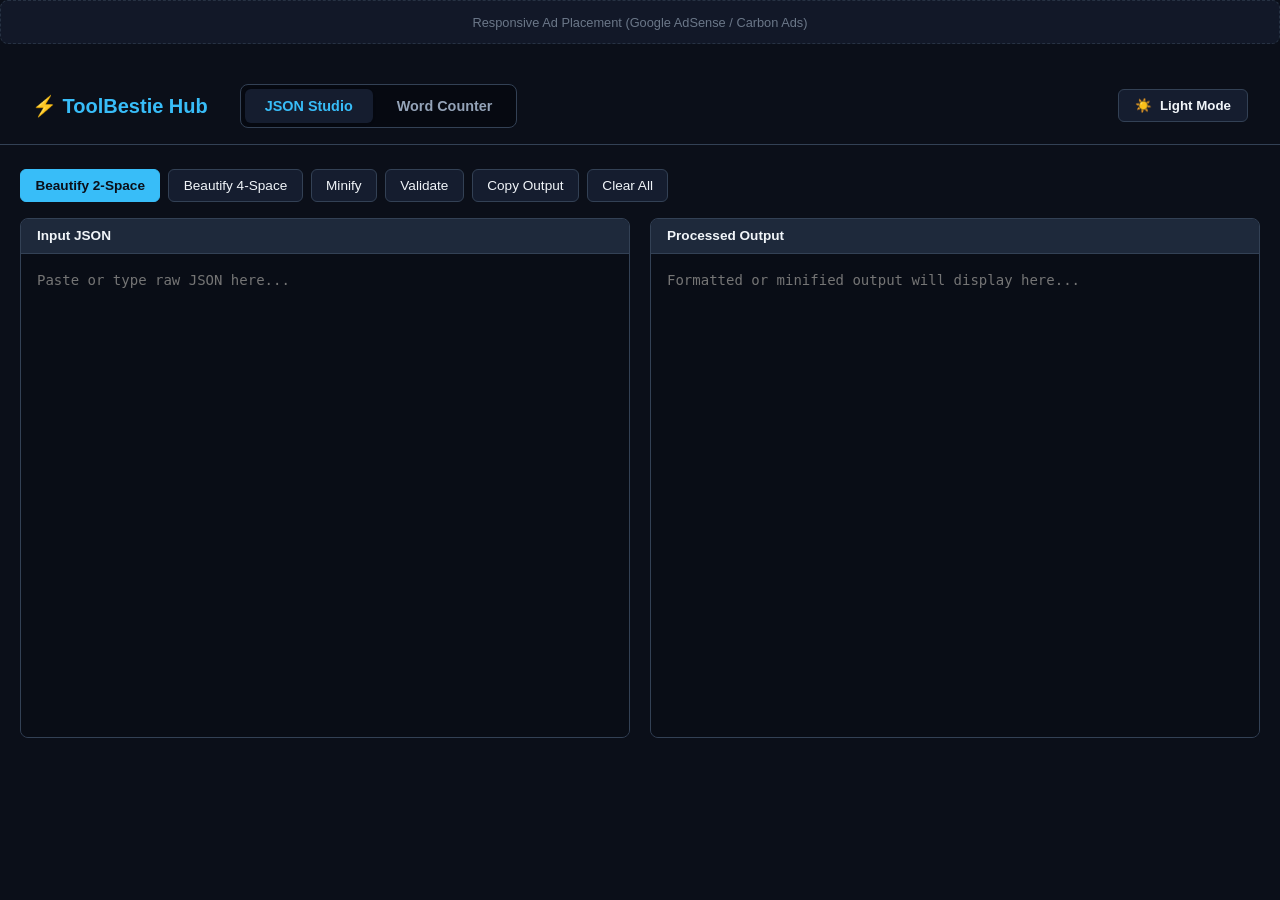
==== index.html @ 5ab539ec "Update index.html update add" ====
<!DOCTYPE html>
<html lang="en">
<head>
<div class="ad-banner">
      <span>Responsive Ad Placement (Google AdSense / Carbon Ads)</span>
    </div>
  <meta charset="UTF-8" />
  <meta name="viewport" content="width=device-width, initial-scale=1.0" />
  <title>Tool Hub | JSON Studio & Word Counter</title>
  <style>
    /* Defaul Theme */
    :root {
      --bg: #0b0f19;
      --card-bg: #151d2f;
      --card-header: #1e293b;
      --accent: #38bdf8;
      --accent-hover: #0284c7;
      --text: #f1f5f9;
      --text-muted: #94a3b8;
      --border: #334155;
      --success: #22c55e;
      --danger: #ef4444;
      --code-bg: #090d16;
      --code-text: #38bdf8;
      --nav-bg: #060911;
      --font: -apple-system, BlinkMacSystemFont, 'Segoe UI', Roboto, Helvetica, Arial, sans-serif;
      --mono: ui-monospace, SFMono-Regular, Menlo, Monaco, Consolas, monospace;
    }

    /* Light Theme Overrides */
    [data-theme="light"] {
      --bg: #f8fafc;
      --card-bg: #ffffff;
      --card-header: #f1f5f9;
      --accent: #0284c7;
      --accent-hover: #0369a1;
      --text: #0f172a;
      --text-muted: #64748b;
      --border: #e2e8f0;
      --code-bg: #f8fafc;
      --code-text: #0f172a;
      --nav-bg: #e2e8f0;
    }

    * { box-sizing: border-box; margin: 0; padding: 0; font-family: var(--font); }
    body { background-color: var(--bg); color: var(--text); min-height: 100vh; display: flex; flex-direction: column; transition: background-color 0.3s, color 0.3s; }

    /* Top Nav / Tool Selection */
    header {
      padding: 1rem 2rem;
      border-bottom: 1px solid var(--border);
      display: flex;
      justify-content: space-between;
      align-items: center;
      background: var(--bg);
      position: sticky;
      top: 0;
      z-index: 100;
      transition: background-color 0.3s, border-color 0.3s;
    }
    .header-left { display: flex; align-items: center; gap: 2rem; }
    
    .logo {
      font-size: 1.25rem;
      font-weight: 700;
      color: var(--accent);
      display: flex;
      align-items: center;
      gap: 0.5rem;
    }

    .nav-tabs {
      display: flex;
      background: var(--nav-bg);
      padding: 0.25rem;
      border-radius: 8px;
      border: 1px solid var(--border);
      gap: 0.25rem;
    }
    .nav-btn {
      background: transparent;
      border: none;
      color: var(--text-muted);
      padding: 0.55rem 1.25rem;
      font-weight: 600;
      font-size: 0.9rem;
      border-radius: 6px;
      cursor: pointer;
      transition: all 0.2s;
    }
    .nav-btn:hover { color: var(--text); }
    .nav-btn.active {
      background: var(--card-bg);
      color: var(--accent);
      box-shadow: 0 1px 3px rgba(0,0,0,0.1);
    }

    .theme-toggle-btn {
      background: var(--card-bg);
      border: 1px solid var(--border);
      color: var(--text);
      padding: 0.5rem 1rem;
      border-radius: 6px;
      font-weight: 600;
      cursor: pointer;
      transition: all 0.2s;
      display: flex;
      align-items: center;
      gap: 0.5rem;
    }
    .theme-toggle-btn:hover { border-color: var(--accent); color: var(--accent); }

    /* Main Container */
    main { flex: 1; max-width: 1280px; width: 100%; margin: 1.5rem auto; padding: 0 1.25rem; }

    /* Ad Placeholder Box */
    .ad-banner {
      background: var(--card-bg);
      border: 1px dashed var(--border);
      border-radius: 8px;
      padding: 0.85rem;
      text-align: center;
      color: var(--text-muted);
      font-size: 0.8rem;
      margin-bottom: 1.5rem;
      opacity: 0.7;
    }

    /* Panels */
    .tool-panel { display: none; }
    .tool-panel.active { display: block; animation: fadeIn 0.2s ease-in-out; }
    @keyframes fadeIn { from { opacity: 0; transform: translateY(4px); } to { opacity: 1; transform: translateY(0); } }

    /* Button Controls */
    .btn-bar { display: flex; flex-wrap: wrap; gap: 0.5rem; margin-bottom: 1rem; align-items: center; }
    button.btn {
      background: var(--card-bg);
      border: 1px solid var(--border);
      color: var(--text);
      padding: 0.5rem 0.9rem;
      border-radius: 6px;
      font-weight: 500;
      font-size: 0.85rem;
      cursor: pointer;
      transition: all 0.15s;
      display: inline-flex;
      align-items: center;
      gap: 0.35rem;
    }
    button.btn:hover { border-color: var(--accent); color: var(--accent); }
    button.btn-primary { background: var(--accent); color: #ffffff; border-color: var(--accent); font-weight: 600; }
    [data-theme="dark"] button.btn-primary { color: #0b0f19; }
    button.btn-primary:hover { background: var(--accent-hover); color: #fff; }

    /* JSON Workspace */
    .editor-layout {
      display: grid;
      grid-template-columns: 1fr 1fr;
      gap: 1.25rem;
      height: 520px;
    }
    @media (max-width: 860px) {
      .editor-layout { grid-template-columns: 1fr; height: auto; }
      .header-left { flex-direction: column; gap: 1rem; align-items: flex-start; }
      header { flex-direction: column; gap: 1rem; align-items: flex-start; }
    }
    .pane-card {
      background: var(--card-bg);
      border: 1px solid var(--border);
      border-radius: 8px;
      display: flex;
      flex-direction: column;
      overflow: hidden;
      transition: background-color 0.3s, border-color 0.3s;
    }
    .pane-header {
      background: var(--card-header);
      padding: 0.6rem 1rem;
      font-size: 0.85rem;
      font-weight: 600;
      display: flex;
      justify-content: space-between;
      align-items: center;
      border-bottom: 1px solid var(--border);
    }
    textarea.code-editor {
      width: 100%;
      height: 100%;
      min-height: 440px;
      background: var(--code-bg);
      border: none;
      color: var(--code-text);
      font-family: var(--mono);
      font-size: 0.875rem;
      padding: 1rem;
      resize: none;
      line-height: 1.5;
      outline: none;
      transition: background-color 0.3s, color 0.3s;
    }
    .status-badge {
      font-size: 0.75rem;
      padding: 0.2rem 0.5rem;
      border-radius: 4px;
      font-weight: 600;
    }
    .status-ok { background: rgba(34, 197, 94, 0.15); color: var(--success); }
    .status-err { background: rgba(239, 68, 68, 0.15); color: var(--danger); }

    /* Word Counter Stats Grid */
    .stats-row {
      display: grid;
      grid-template-columns: repeat(auto-fit, minmax(130px, 1fr));
      gap: 0.75rem;
      margin-bottom: 1.25rem;
    }
    .stat-tile {
      background: var(--card-bg);
      border: 1px solid var(--border);
      padding: 1rem 0.75rem;
      border-radius: 8px;
      text-align: center;
      transition: background-color 0.3s, border-color 0.3s;
    }
    .stat-number { font-size: 1.75rem; font-weight: 700; color: var(--accent); }
    .stat-desc { font-size: 0.75rem; color: var(--text-muted); text-transform: uppercase; margin-top: 0.35rem; }

    /* Toast Notification */
    #toast {
      position: fixed;
      bottom: 2rem;
      right: 2rem;
      background: var(--accent);
      color: #ffffff;
      font-weight: 600;
      padding: 0.65rem 1.25rem;
      border-radius: 6px;
      box-shadow: 0 4px 12px rgba(0,0,0,0.2);
      display: none;
      z-index: 1000;
    }
    [data-theme="dark"] #toast { color: #0b0f19; }
  </style>
</head>
<body data-theme="dark">

  <header>
    <div class="header-left">
      <div class="logo">⚡ ToolBestie Hub</div>
      <nav class="nav-tabs">
        <button class="nav-btn active" onclick="activateTool('json', this)">JSON Studio</button>
        <button class="nav-btn" onclick="activateTool('word', this)">Word Counter</button>
      </nav>
    </div>
    <button class="theme-toggle-btn" onclick="toggleTheme()" id="theme-btn">
      <span id="theme-icon">☀️</span> Light Mode
    </button>
  </header>

  <main>
  

    <!-- TOOL 1: JSON STUDIO -->
    <section id="tool-json" class="tool-panel active">
      <div class="btn-bar">
        <button class="btn btn-primary" onclick="formatJSON(2)">Beautify 2-Space</button>
        <button class="btn" onclick="formatJSON(4)">Beautify 4-Space</button>
        <button class="btn" onclick="minifyJSON()">Minify</button>
        <button class="btn" onclick="validateJSON()">Validate</button>
        <button class="btn" onclick="copyText('json-out')">Copy Output</button>
        <button class="btn" onclick="clearJSON()">Clear All</button>
      </div>

      <div class="editor-layout">
        <div class="pane-card">
          <div class="pane-header">
            <span>Input JSON</span>
            <span id="json-status" class="status-badge" style="display:none;"></span>
          </div>
          <textarea id="json-in" class="code-editor" placeholder="Paste or type raw JSON here..."></textarea>
        </div>
        <div class="pane-card">
          <div class="pane-header">
            <span>Processed Output</span>
          </div>
          <textarea id="json-out" class="code-editor" placeholder="Formatted or minified output will display here..." readonly></textarea>
        </div>
      </div>
    </section>

    <!-- TOOL 2: WORD COUNTER & TEXT UTILITY -->
    <section id="tool-word" class="tool-panel">
      <div class="stats-row">
        <div class="stat-tile"><div class="stat-number" id="val-words">0</div><div class="stat-desc">Words</div></div>
        <div class="stat-tile"><div class="stat-number" id="val-chars">0</div><div class="stat-desc">Characters</div></div>
        <div class="stat-tile"><div class="stat-number" id="val-nospaces">0</div><div class="stat-desc">No Spaces</div></div>
        <div class="stat-tile"><div class="stat-number" id="val-sentences">0</div><div class="stat-desc">Sentences</div></div>
        <div class="stat-tile"><div class="stat-number" id="val-paras">0</div><div class="stat-desc">Paragraphs</div></div>
        <div class="stat-tile"><div class="stat-number" id="val-reading">0m</div><div class="stat-desc">Reading Time</div></div>
      </div>

      <div class="btn-bar">
        <button class="btn" onclick="changeCase('upper')">UPPERCASE</button>
        <button class="btn" onclick="changeCase('lower')">lowercase</button>
        <button class="btn" onclick="changeCase('title')">Title Case</button>
        <button class="btn" onclick="removeExtraSpaces()">Remove Extra Spaces</button>
        <button class="btn" onclick="copyText('text-editor')">Copy Text</button>
        <button class="btn" onclick="clearText()">Clear</button>
      </div>

      <div class="pane-card" style="height: 420px;">
        <textarea id="text-editor" class="code-editor" style="color: var(--text);" placeholder="Start typing or paste content to get live word metrics..."></textarea>
      </div>
    </section>
  </main>

  <div id="toast">Copied to clipboard!</div>

  <script>
    // --- THEME LOGIC ---
    function applyTheme(theme) {
      document.body.setAttribute('data-theme', theme);
      const btn = document.getElementById('theme-btn');
      if (theme === 'light') {
        btn.innerHTML = '<span>🌙</span> Dark Mode';
      } else {
        btn.innerHTML = '<span>☀️</span> Light Mode';
      }
    }

    // Load saved theme on startup
    const savedTheme = localStorage.getItem('omnitool_theme') || 'dark';
    applyTheme(savedTheme);

    function toggleTheme() {
      const currentTheme = document.body.getAttribute('data-theme');
      const newTheme = currentTheme === 'dark' ? 'light' : 'dark';
      applyTheme(newTheme);
      localStorage.setItem('omnitool_theme', newTheme);
    }

    // --- TOOL LOGIC ---
    function activateTool(toolId, btnElement) {
      document.querySelectorAll('.tool-panel').forEach(p => p.classList.remove('active'));
      document.querySelectorAll('.nav-btn').forEach(b => b.classList.remove('active'));
      
      document.getElementById('tool-' + toolId).classList.add('active');
      btnElement.classList.add('active');
    }

    // Toast Utility
    function showToast(message) {
      const toast = document.getElementById('toast');
      toast.textContent = message;
      toast.style.display = 'block';
      setTimeout(() => { toast.style.display = 'none'; }, 2000);
    }

    function copyText(elemId) {
      const elem = document.getElementById(elemId);
      if (!elem.value) return;
      navigator.clipboard.writeText(elem.value).then(() => {
        showToast('Copied to clipboard!');
      });
    }

    // JSON Studio Logic
    const jsonIn = document.getElementById('json-in');
    const jsonOut = document.getElementById('json-out');
    const jsonStatus = document.getElementById('json-status');

    function parseJSONContent() {
      const val = jsonIn.value.trim();
      if (!val) {
        jsonStatus.style.display = 'none';
        return null;
      }
      try {
        const obj = JSON.parse(val);
        jsonStatus.textContent = 'Valid JSON';
        jsonStatus.className = 'status-badge status-ok';
        jsonStatus.style.display = 'inline-block';
        return obj;
      } catch (e) {
        jsonStatus.textContent = 'Invalid JSON: ' + e.message.split('\n')[0];
        jsonStatus.className = 'status-badge status-err';
        jsonStatus.style.display = 'inline-block';
        return null;
      }
    }

    function formatJSON(spacing) {
      const data = parseJSONContent();
      if (data !== null) {
        jsonOut.value = JSON.stringify(data, null, spacing);
      }
    }

    function minifyJSON() {
      const data = parseJSONContent();
      if (data !== null) {
        jsonOut.value = JSON.stringify(data);
      }
    }

    function validateJSON() {
      parseJSONContent();
    }

    function clearJSON() {
      jsonIn.value = '';
      jsonOut.value = '';
      jsonStatus.style.display = 'none';
    }

    // Word Counter Logic
    const textEditor = document.getElementById('text-editor');
    textEditor.addEventListener('input', computeStats);

    function computeStats() {
      const txt = textEditor.value;
      const chars = txt.length;
      const charsNoSpace = txt.replace(/\s+/g, '').length;
      const words = txt.trim() ? (txt.trim().match(/\S+/g) || []).length : 0;
      const sentences = txt.trim() ? (txt.match(/[^.!?]+[.!?]+(\s|$)/g) || []).length : 0;
      const paras = txt.trim() ? txt.split(/\n+/).filter(p => p.trim().length > 0).length : 0;
      const readMin = Math.ceil(words / 200);

      document.getElementById('val-words').textContent = words;
      document.getElementById('val-chars').textContent = chars;
      document.getElementById('val-nospaces').textContent = charsNoSpace;
      document.getElementById('val-sentences').textContent = sentences;
      document.getElementById('val-paras').textContent = paras;
      document.getElementById('val-reading').textContent = readMin + 'm';
    }

    function changeCase(mode) {
      if (mode === 'upper') textEditor.value = textEditor.value.toUpperCase();
      if (mode === 'lower') textEditor.value = textEditor.value.toLowerCase();
      if (mode === 'title') {
        textEditor.value = textEditor.value.toLowerCase().replace(/\b\w/g, c => c.toUpperCase());
      }
      computeStats();
    }

    function removeExtraSpaces() {
      textEditor.value = textEditor.value.replace(/[ \t]+/g, ' ').replace(/\n\s*\n/g, '\n\n').trim();
      computeStats();
    }

    function clearText() {
      textEditor.value = '';
      computeStats();
    }
  </script>
</body>
</html>
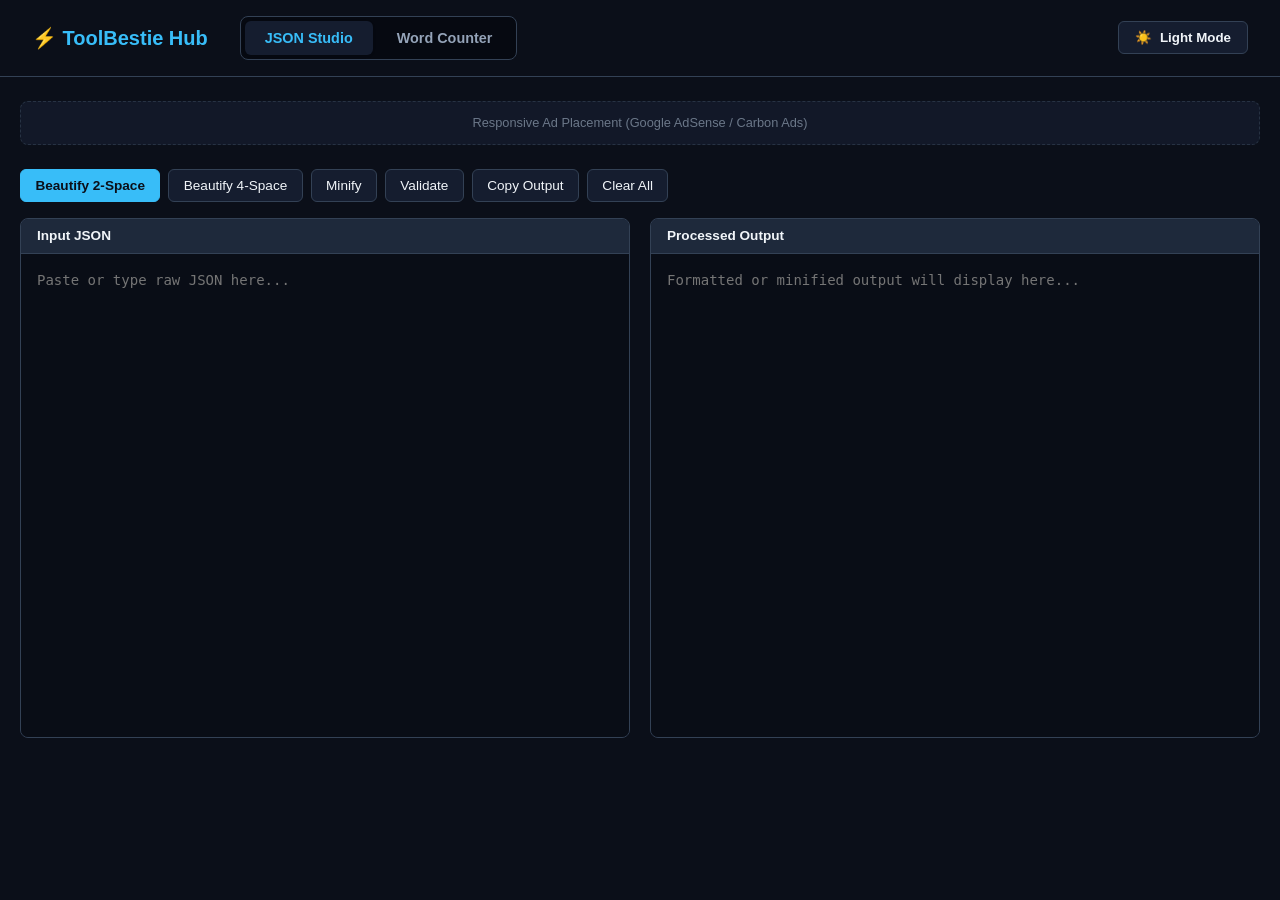
==== commit 9bdc94e7: "Added ads snipt" ====
--- a/index.html
+++ b/index.html
@@ -1,9 +1,7 @@
 <!DOCTYPE html>
 <html lang="en">
 <head>
-<div class="ad-banner">
-      <span>Responsive Ad Placement (Google AdSense / Carbon Ads)</span>
-    </div>
+      <script async src="https://pagead2.googlesyndication.com/pagead/js/adsbygoogle.js?client=ca-pub-3977672777442834" crossorigin="anonymous"></script>
   <meta charset="UTF-8" />
   <meta name="viewport" content="width=device-width, initial-scale=1.0" />
   <title>Tool Hub | JSON Studio & Word Counter</title>
@@ -258,7 +256,9 @@
   </header>
 
   <main>
-  
+  <div class="ad-banner">
+      <span>Responsive Ad Placement (Google AdSense / Carbon Ads)</span>
+    </div>
 
     <!-- TOOL 1: JSON STUDIO -->
     <section id="tool-json" class="tool-panel active">
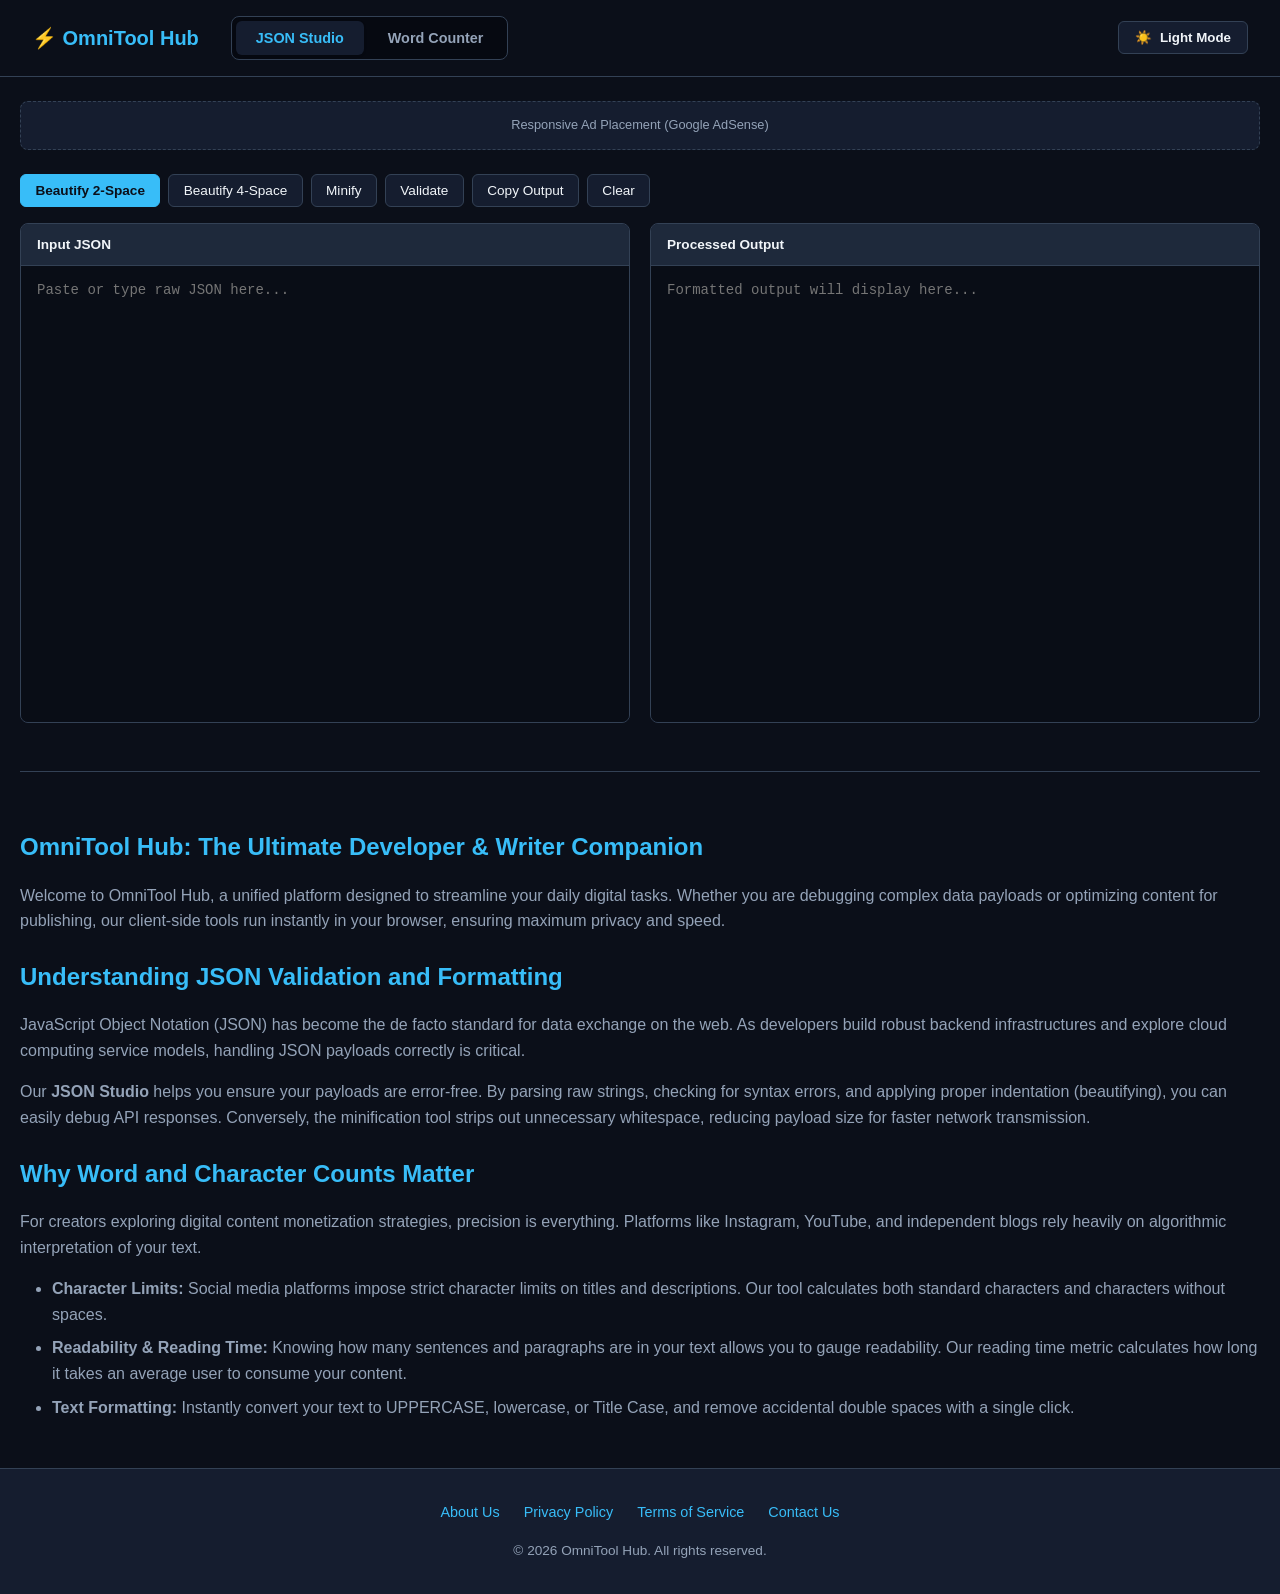
==== commit 00a1f189: "Added new structure for adsense Added new structure for adsense" ====
--- a/index.html
+++ b/index.html
@@ -1,266 +1,89 @@
 <!DOCTYPE html>
 <html lang="en">
 <head>
-      <script async src="https://pagead2.googlesyndication.com/pagead/js/adsbygoogle.js?client=ca-pub-3977672777442834" crossorigin="anonymous"></script>
   <meta charset="UTF-8" />
   <meta name="viewport" content="width=device-width, initial-scale=1.0" />
-  <title>Tool Hub | JSON Studio & Word Counter</title>
+  <meta name="description" content="OmniTool Hub provides free, robust developer and writer tools including a JSON formatter, validator, and real-time word counter. Streamline your workflow today." />
+  <meta name="keywords" content="JSON formatter, JSON validator, word counter, character count, developer tools, SaaS tools, cloud computing utilities" />
+  <title>OmniTool Hub | Free JSON Formatter & Word Counter</title>
+
+<script async src="https://pagead2.googlesyndication.com/pagead/js/adsbygoogle.js?client=ca-pub-3977672777442834"
+     crossorigin="anonymous"></script>
+
   <style>
-    /* Defaul Theme */
     :root {
-      --bg: #0b0f19;
-      --card-bg: #151d2f;
-      --card-header: #1e293b;
-      --accent: #38bdf8;
-      --accent-hover: #0284c7;
-      --text: #f1f5f9;
-      --text-muted: #94a3b8;
-      --border: #334155;
-      --success: #22c55e;
-      --danger: #ef4444;
-      --code-bg: #090d16;
-      --code-text: #38bdf8;
-      --nav-bg: #060911;
+      --bg: #0b0f19; --card-bg: #151d2f; --card-header: #1e293b; --accent: #38bdf8; --accent-hover: #0284c7;
+      --text: #f1f5f9; --text-muted: #94a3b8; --border: #334155; --success: #22c55e; --danger: #ef4444;
+      --code-bg: #090d16; --code-text: #38bdf8; --nav-bg: #060911;
       --font: -apple-system, BlinkMacSystemFont, 'Segoe UI', Roboto, Helvetica, Arial, sans-serif;
       --mono: ui-monospace, SFMono-Regular, Menlo, Monaco, Consolas, monospace;
     }
-
-    /* Light Theme Overrides */
     [data-theme="light"] {
-      --bg: #f8fafc;
-      --card-bg: #ffffff;
-      --card-header: #f1f5f9;
-      --accent: #0284c7;
-      --accent-hover: #0369a1;
-      --text: #0f172a;
-      --text-muted: #64748b;
-      --border: #e2e8f0;
-      --code-bg: #f8fafc;
-      --code-text: #0f172a;
-      --nav-bg: #e2e8f0;
-    }
-
+      --bg: #f8fafc; --card-bg: #ffffff; --card-header: #f1f5f9; --accent: #0284c7; --accent-hover: #0369a1;
+      --text: #0f172a; --text-muted: #64748b; --border: #e2e8f0; --code-bg: #f8fafc; --code-text: #0f172a; --nav-bg: #e2e8f0;
+    }
     * { box-sizing: border-box; margin: 0; padding: 0; font-family: var(--font); }
-    body { background-color: var(--bg); color: var(--text); min-height: 100vh; display: flex; flex-direction: column; transition: background-color 0.3s, color 0.3s; }
-
-    /* Top Nav / Tool Selection */
-    header {
-      padding: 1rem 2rem;
-      border-bottom: 1px solid var(--border);
-      display: flex;
-      justify-content: space-between;
-      align-items: center;
-      background: var(--bg);
-      position: sticky;
-      top: 0;
-      z-index: 100;
-      transition: background-color 0.3s, border-color 0.3s;
-    }
+    body { background-color: var(--bg); color: var(--text); min-height: 100vh; display: flex; flex-direction: column; transition: background-color 0.3s, color 0.3s; line-height: 1.6; }
+    header { padding: 1rem 2rem; border-bottom: 1px solid var(--border); display: flex; justify-content: space-between; align-items: center; background: var(--bg); position: sticky; top: 0; z-index: 100; }
     .header-left { display: flex; align-items: center; gap: 2rem; }
-    
-    .logo {
-      font-size: 1.25rem;
-      font-weight: 700;
-      color: var(--accent);
-      display: flex;
-      align-items: center;
-      gap: 0.5rem;
-    }
-
-    .nav-tabs {
-      display: flex;
-      background: var(--nav-bg);
-      padding: 0.25rem;
-      border-radius: 8px;
-      border: 1px solid var(--border);
-      gap: 0.25rem;
-    }
-    .nav-btn {
-      background: transparent;
-      border: none;
-      color: var(--text-muted);
-      padding: 0.55rem 1.25rem;
-      font-weight: 600;
-      font-size: 0.9rem;
-      border-radius: 6px;
-      cursor: pointer;
-      transition: all 0.2s;
-    }
+    .logo { font-size: 1.25rem; font-weight: 700; color: var(--accent); display: flex; align-items: center; gap: 0.5rem; text-decoration: none; }
+    .nav-tabs { display: flex; background: var(--nav-bg); padding: 0.25rem; border-radius: 8px; border: 1px solid var(--border); gap: 0.25rem; }
+    .nav-btn { background: transparent; border: none; color: var(--text-muted); padding: 0.55rem 1.25rem; font-weight: 600; font-size: 0.9rem; border-radius: 6px; cursor: pointer; transition: all 0.2s; }
     .nav-btn:hover { color: var(--text); }
-    .nav-btn.active {
-      background: var(--card-bg);
-      color: var(--accent);
-      box-shadow: 0 1px 3px rgba(0,0,0,0.1);
-    }
-
-    .theme-toggle-btn {
-      background: var(--card-bg);
-      border: 1px solid var(--border);
-      color: var(--text);
-      padding: 0.5rem 1rem;
-      border-radius: 6px;
-      font-weight: 600;
-      cursor: pointer;
-      transition: all 0.2s;
-      display: flex;
-      align-items: center;
-      gap: 0.5rem;
-    }
-    .theme-toggle-btn:hover { border-color: var(--accent); color: var(--accent); }
-
-    /* Main Container */
+    .nav-btn.active { background: var(--card-bg); color: var(--accent); box-shadow: 0 1px 3px rgba(0,0,0,0.1); }
+    .theme-toggle-btn { background: var(--card-bg); border: 1px solid var(--border); color: var(--text); padding: 0.5rem 1rem; border-radius: 6px; font-weight: 600; cursor: pointer; display: flex; align-items: center; gap: 0.5rem; }
     main { flex: 1; max-width: 1280px; width: 100%; margin: 1.5rem auto; padding: 0 1.25rem; }
-
-    /* Ad Placeholder Box */
-    .ad-banner {
-      background: var(--card-bg);
-      border: 1px dashed var(--border);
-      border-radius: 8px;
-      padding: 0.85rem;
-      text-align: center;
-      color: var(--text-muted);
-      font-size: 0.8rem;
-      margin-bottom: 1.5rem;
-      opacity: 0.7;
-    }
-
-    /* Panels */
+    .ad-banner { background: var(--card-bg); border: 1px dashed var(--border); border-radius: 8px; padding: 0.85rem; text-align: center; color: var(--text-muted); font-size: 0.8rem; margin-bottom: 1.5rem; }
     .tool-panel { display: none; }
     .tool-panel.active { display: block; animation: fadeIn 0.2s ease-in-out; }
     @keyframes fadeIn { from { opacity: 0; transform: translateY(4px); } to { opacity: 1; transform: translateY(0); } }
-
-    /* Button Controls */
     .btn-bar { display: flex; flex-wrap: wrap; gap: 0.5rem; margin-bottom: 1rem; align-items: center; }
-    button.btn {
-      background: var(--card-bg);
-      border: 1px solid var(--border);
-      color: var(--text);
-      padding: 0.5rem 0.9rem;
-      border-radius: 6px;
-      font-weight: 500;
-      font-size: 0.85rem;
-      cursor: pointer;
-      transition: all 0.15s;
-      display: inline-flex;
-      align-items: center;
-      gap: 0.35rem;
-    }
+    button.btn { background: var(--card-bg); border: 1px solid var(--border); color: var(--text); padding: 0.5rem 0.9rem; border-radius: 6px; font-weight: 500; font-size: 0.85rem; cursor: pointer; transition: all 0.15s; }
     button.btn:hover { border-color: var(--accent); color: var(--accent); }
     button.btn-primary { background: var(--accent); color: #ffffff; border-color: var(--accent); font-weight: 600; }
     [data-theme="dark"] button.btn-primary { color: #0b0f19; }
-    button.btn-primary:hover { background: var(--accent-hover); color: #fff; }
-
-    /* JSON Workspace */
-    .editor-layout {
-      display: grid;
-      grid-template-columns: 1fr 1fr;
-      gap: 1.25rem;
-      height: 520px;
-    }
-    @media (max-width: 860px) {
-      .editor-layout { grid-template-columns: 1fr; height: auto; }
-      .header-left { flex-direction: column; gap: 1rem; align-items: flex-start; }
-      header { flex-direction: column; gap: 1rem; align-items: flex-start; }
-    }
-    .pane-card {
-      background: var(--card-bg);
-      border: 1px solid var(--border);
-      border-radius: 8px;
-      display: flex;
-      flex-direction: column;
-      overflow: hidden;
-      transition: background-color 0.3s, border-color 0.3s;
-    }
-    .pane-header {
-      background: var(--card-header);
-      padding: 0.6rem 1rem;
-      font-size: 0.85rem;
-      font-weight: 600;
-      display: flex;
-      justify-content: space-between;
-      align-items: center;
-      border-bottom: 1px solid var(--border);
-    }
-    textarea.code-editor {
-      width: 100%;
-      height: 100%;
-      min-height: 440px;
-      background: var(--code-bg);
-      border: none;
-      color: var(--code-text);
-      font-family: var(--mono);
-      font-size: 0.875rem;
-      padding: 1rem;
-      resize: none;
-      line-height: 1.5;
-      outline: none;
-      transition: background-color 0.3s, color 0.3s;
-    }
-    .status-badge {
-      font-size: 0.75rem;
-      padding: 0.2rem 0.5rem;
-      border-radius: 4px;
-      font-weight: 600;
-    }
+    .editor-layout { display: grid; grid-template-columns: 1fr 1fr; gap: 1.25rem; height: 500px; }
+    @media (max-width: 860px) { .editor-layout { grid-template-columns: 1fr; height: auto; } .header-left, header { flex-direction: column; align-items: flex-start; gap: 1rem;} }
+    .pane-card { background: var(--card-bg); border: 1px solid var(--border); border-radius: 8px; display: flex; flex-direction: column; overflow: hidden; }
+    .pane-header { background: var(--card-header); padding: 0.6rem 1rem; font-size: 0.85rem; font-weight: 600; display: flex; justify-content: space-between; align-items: center; border-bottom: 1px solid var(--border); }
+    textarea.code-editor { width: 100%; height: 100%; min-height: 400px; background: var(--code-bg); border: none; color: var(--code-text); font-family: var(--mono); font-size: 0.875rem; padding: 1rem; resize: none; outline: none; }
+    .status-badge { font-size: 0.75rem; padding: 0.2rem 0.5rem; border-radius: 4px; font-weight: 600; }
     .status-ok { background: rgba(34, 197, 94, 0.15); color: var(--success); }
     .status-err { background: rgba(239, 68, 68, 0.15); color: var(--danger); }
-
-    /* Word Counter Stats Grid */
-    .stats-row {
-      display: grid;
-      grid-template-columns: repeat(auto-fit, minmax(130px, 1fr));
-      gap: 0.75rem;
-      margin-bottom: 1.25rem;
-    }
-    .stat-tile {
-      background: var(--card-bg);
-      border: 1px solid var(--border);
-      padding: 1rem 0.75rem;
-      border-radius: 8px;
-      text-align: center;
-      transition: background-color 0.3s, border-color 0.3s;
-    }
+    .stats-row { display: grid; grid-template-columns: repeat(auto-fit, minmax(130px, 1fr)); gap: 0.75rem; margin-bottom: 1.25rem; }
+    .stat-tile { background: var(--card-bg); border: 1px solid var(--border); padding: 1rem 0.75rem; border-radius: 8px; text-align: center; }
     .stat-number { font-size: 1.75rem; font-weight: 700; color: var(--accent); }
     .stat-desc { font-size: 0.75rem; color: var(--text-muted); text-transform: uppercase; margin-top: 0.35rem; }
-
-    /* Toast Notification */
-    #toast {
-      position: fixed;
-      bottom: 2rem;
-      right: 2rem;
-      background: var(--accent);
-      color: #ffffff;
-      font-weight: 600;
-      padding: 0.65rem 1.25rem;
-      border-radius: 6px;
-      box-shadow: 0 4px 12px rgba(0,0,0,0.2);
-      display: none;
-      z-index: 1000;
-    }
+    .content-section { margin-top: 3rem; padding-top: 2rem; border-top: 1px solid var(--border); }
+    .content-section h1, .content-section h2, .content-section h3 { color: var(--accent); margin-bottom: 1rem; margin-top: 1.5rem; }
+    .content-section p { margin-bottom: 1rem; color: var(--text-muted); }
+    .content-section ul { margin-left: 2rem; margin-bottom: 1.5rem; color: var(--text-muted); }
+    .content-section li { margin-bottom: 0.5rem; }
+    footer { background: var(--card-bg); border-top: 1px solid var(--border); padding: 2rem; margin-top: auto; }
+    .footer-content { max-width: 1280px; margin: 0 auto; display: flex; flex-direction: column; align-items: center; gap: 1rem; }
+    .footer-links { display: flex; gap: 1.5rem; flex-wrap: wrap; justify-content: center; }
+    .footer-links a { color: var(--accent); text-decoration: none; font-size: 0.9rem; }
+    .footer-links a:hover { text-decoration: underline; }
+    .copyright { color: var(--text-muted); font-size: 0.85rem; }
+    #toast { position: fixed; bottom: 2rem; right: 2rem; background: var(--accent); color: #ffffff; font-weight: 600; padding: 0.65rem 1.25rem; border-radius: 6px; display: none; z-index: 1000; }
     [data-theme="dark"] #toast { color: #0b0f19; }
   </style>
 </head>
 <body data-theme="dark">
-
   <header>
     <div class="header-left">
-      <div class="logo">⚡ ToolBestie Hub</div>
+      <a href="index.html" class="logo">⚡ OmniTool Hub</a>
       <nav class="nav-tabs">
         <button class="nav-btn active" onclick="activateTool('json', this)">JSON Studio</button>
         <button class="nav-btn" onclick="activateTool('word', this)">Word Counter</button>
       </nav>
     </div>
-    <button class="theme-toggle-btn" onclick="toggleTheme()" id="theme-btn">
-      <span id="theme-icon">☀️</span> Light Mode
-    </button>
+    <button class="theme-toggle-btn" onclick="toggleTheme()" id="theme-btn"><span id="theme-icon">☀️</span> Light Mode</button>
   </header>
 
   <main>
-  <div class="ad-banner">
-      <span>Responsive Ad Placement (Google AdSense / Carbon Ads)</span>
-    </div>
-
-    <!-- TOOL 1: JSON STUDIO -->
+    <div class="ad-banner"><span>Responsive Ad Placement (Google AdSense)</span></div>
+
     <section id="tool-json" class="tool-panel active">
       <div class="btn-bar">
         <button class="btn btn-primary" onclick="formatJSON(2)">Beautify 2-Space</button>
@@ -268,27 +91,20 @@
         <button class="btn" onclick="minifyJSON()">Minify</button>
         <button class="btn" onclick="validateJSON()">Validate</button>
         <button class="btn" onclick="copyText('json-out')">Copy Output</button>
-        <button class="btn" onclick="clearJSON()">Clear All</button>
-      </div>
-
+        <button class="btn" onclick="clearJSON()">Clear</button>
+      </div>
       <div class="editor-layout">
         <div class="pane-card">
-          <div class="pane-header">
-            <span>Input JSON</span>
-            <span id="json-status" class="status-badge" style="display:none;"></span>
-          </div>
+          <div class="pane-header"><span>Input JSON</span><span id="json-status" class="status-badge" style="display:none;"></span></div>
           <textarea id="json-in" class="code-editor" placeholder="Paste or type raw JSON here..."></textarea>
         </div>
         <div class="pane-card">
-          <div class="pane-header">
-            <span>Processed Output</span>
-          </div>
-          <textarea id="json-out" class="code-editor" placeholder="Formatted or minified output will display here..." readonly></textarea>
+          <div class="pane-header"><span>Processed Output</span></div>
+          <textarea id="json-out" class="code-editor" placeholder="Formatted output will display here..." readonly></textarea>
         </div>
       </div>
     </section>
 
-    <!-- TOOL 2: WORD COUNTER & TEXT UTILITY -->
     <section id="tool-word" class="tool-panel">
       <div class="stats-row">
         <div class="stat-tile"><div class="stat-number" id="val-words">0</div><div class="stat-desc">Words</div></div>
@@ -298,160 +114,115 @@
         <div class="stat-tile"><div class="stat-number" id="val-paras">0</div><div class="stat-desc">Paragraphs</div></div>
         <div class="stat-tile"><div class="stat-number" id="val-reading">0m</div><div class="stat-desc">Reading Time</div></div>
       </div>
-
       <div class="btn-bar">
         <button class="btn" onclick="changeCase('upper')">UPPERCASE</button>
         <button class="btn" onclick="changeCase('lower')">lowercase</button>
         <button class="btn" onclick="changeCase('title')">Title Case</button>
-        <button class="btn" onclick="removeExtraSpaces()">Remove Extra Spaces</button>
+        <button class="btn" onclick="removeExtraSpaces()">Clean Spaces</button>
         <button class="btn" onclick="copyText('text-editor')">Copy Text</button>
         <button class="btn" onclick="clearText()">Clear</button>
       </div>
-
-      <div class="pane-card" style="height: 420px;">
+      <div class="pane-card" style="height: 400px;">
         <textarea id="text-editor" class="code-editor" style="color: var(--text);" placeholder="Start typing or paste content to get live word metrics..."></textarea>
       </div>
+    </section>
+
+    <section class="content-section">
+      <h1>OmniTool Hub: The Ultimate Developer & Writer Companion</h1>
+      <p>Welcome to OmniTool Hub, a unified platform designed to streamline your daily digital tasks. Whether you are debugging complex data payloads or optimizing content for publishing, our client-side tools run instantly in your browser, ensuring maximum privacy and speed.</p>
+      
+      <h2>Understanding JSON Validation and Formatting</h2>
+      <p>JavaScript Object Notation (JSON) has become the de facto standard for data exchange on the web. As developers build robust backend infrastructures and explore cloud computing service models, handling JSON payloads correctly is critical.</p>
+      <p>Our <strong>JSON Studio</strong> helps you ensure your payloads are error-free. By parsing raw strings, checking for syntax errors, and applying proper indentation (beautifying), you can easily debug API responses. Conversely, the minification tool strips out unnecessary whitespace, reducing payload size for faster network transmission.</p>
+
+      <h2>Why Word and Character Counts Matter</h2>
+      <p>For creators exploring digital content monetization strategies, precision is everything. Platforms like Instagram, YouTube, and independent blogs rely heavily on algorithmic interpretation of your text.</p>
+      <ul>
+        <li><strong>Character Limits:</strong> Social media platforms impose strict character limits on titles and descriptions. Our tool calculates both standard characters and characters without spaces.</li>
+        <li><strong>Readability & Reading Time:</strong> Knowing how many sentences and paragraphs are in your text allows you to gauge readability. Our reading time metric calculates how long it takes an average user to consume your content.</li>
+        <li><strong>Text Formatting:</strong> Instantly convert your text to UPPERCASE, lowercase, or Title Case, and remove accidental double spaces with a single click.</li>
+      </ul>
     </section>
   </main>
 
+  <!-- LEGAL FOOTER WITH REAL LINKS -->
+  <footer>
+    <div class="footer-content">
+      <div class="footer-links">
+        <a href="about.html">About Us</a>
+        <a href="privacy.html">Privacy Policy</a>
+        <a href="terms.html">Terms of Service</a>
+        <a href="contact.html">Contact Us</a>
+      </div>
+      <div class="copyright">
+        &copy; 2026 OmniTool Hub. All rights reserved.
+      </div>
+    </div>
+  </footer>
+
   <div id="toast">Copied to clipboard!</div>
 
   <script>
-    // --- THEME LOGIC ---
     function applyTheme(theme) {
       document.body.setAttribute('data-theme', theme);
-      const btn = document.getElementById('theme-btn');
-      if (theme === 'light') {
-        btn.innerHTML = '<span>🌙</span> Dark Mode';
-      } else {
-        btn.innerHTML = '<span>☀️</span> Light Mode';
-      }
-    }
-
-    // Load saved theme on startup
+      document.getElementById('theme-btn').innerHTML = theme === 'light' ? '<span>🌙</span> Dark Mode' : '<span>☀️</span> Light Mode';
+    }
     const savedTheme = localStorage.getItem('omnitool_theme') || 'dark';
     applyTheme(savedTheme);
-
     function toggleTheme() {
-      const currentTheme = document.body.getAttribute('data-theme');
-      const newTheme = currentTheme === 'dark' ? 'light' : 'dark';
+      const newTheme = document.body.getAttribute('data-theme') === 'dark' ? 'light' : 'dark';
       applyTheme(newTheme);
       localStorage.setItem('omnitool_theme', newTheme);
     }
 
-    // --- TOOL LOGIC ---
     function activateTool(toolId, btnElement) {
       document.querySelectorAll('.tool-panel').forEach(p => p.classList.remove('active'));
       document.querySelectorAll('.nav-btn').forEach(b => b.classList.remove('active'));
-      
       document.getElementById('tool-' + toolId).classList.add('active');
       btnElement.classList.add('active');
     }
 
-    // Toast Utility
     function showToast(message) {
       const toast = document.getElementById('toast');
       toast.textContent = message;
       toast.style.display = 'block';
-      setTimeout(() => { toast.style.display = 'none'; }, 2000);
-    }
-
+      setTimeout(() => toast.style.display = 'none', 2000);
+    }
     function copyText(elemId) {
       const elem = document.getElementById(elemId);
-      if (!elem.value) return;
-      navigator.clipboard.writeText(elem.value).then(() => {
-        showToast('Copied to clipboard!');
-      });
-    }
-
-    // JSON Studio Logic
-    const jsonIn = document.getElementById('json-in');
-    const jsonOut = document.getElementById('json-out');
-    const jsonStatus = document.getElementById('json-status');
-
+      if (elem.value) navigator.clipboard.writeText(elem.value).then(() => showToast('Copied to clipboard!'));
+    }
+
+    const jsonIn = document.getElementById('json-in'), jsonOut = document.getElementById('json-out'), jsonStatus = document.getElementById('json-status');
     function parseJSONContent() {
-      const val = jsonIn.value.trim();
-      if (!val) {
-        jsonStatus.style.display = 'none';
-        return null;
-      }
-      try {
-        const obj = JSON.parse(val);
-        jsonStatus.textContent = 'Valid JSON';
-        jsonStatus.className = 'status-badge status-ok';
-        jsonStatus.style.display = 'inline-block';
-        return obj;
-      } catch (e) {
-        jsonStatus.textContent = 'Invalid JSON: ' + e.message.split('\n')[0];
-        jsonStatus.className = 'status-badge status-err';
-        jsonStatus.style.display = 'inline-block';
-        return null;
-      }
-    }
-
-    function formatJSON(spacing) {
-      const data = parseJSONContent();
-      if (data !== null) {
-        jsonOut.value = JSON.stringify(data, null, spacing);
-      }
-    }
-
-    function minifyJSON() {
-      const data = parseJSONContent();
-      if (data !== null) {
-        jsonOut.value = JSON.stringify(data);
-      }
-    }
-
-    function validateJSON() {
-      parseJSONContent();
-    }
-
-    function clearJSON() {
-      jsonIn.value = '';
-      jsonOut.value = '';
-      jsonStatus.style.display = 'none';
-    }
-
-    // Word Counter Logic
+      if (!jsonIn.value.trim()) { jsonStatus.style.display = 'none'; return null; }
+      try { const obj = JSON.parse(jsonIn.value); jsonStatus.textContent = 'Valid JSON'; jsonStatus.className = 'status-badge status-ok'; jsonStatus.style.display = 'inline-block'; return obj; } 
+      catch (e) { jsonStatus.textContent = 'Invalid JSON'; jsonStatus.className = 'status-badge status-err'; jsonStatus.style.display = 'inline-block'; return null; }
+    }
+    function formatJSON(spacing) { const data = parseJSONContent(); if (data) jsonOut.value = JSON.stringify(data, null, spacing); }
+    function minifyJSON() { const data = parseJSONContent(); if (data) jsonOut.value = JSON.stringify(data); }
+    function validateJSON() { parseJSONContent(); }
+    function clearJSON() { jsonIn.value = ''; jsonOut.value = ''; jsonStatus.style.display = 'none'; }
+
     const textEditor = document.getElementById('text-editor');
     textEditor.addEventListener('input', computeStats);
-
     function computeStats() {
-      const txt = textEditor.value;
-      const chars = txt.length;
-      const charsNoSpace = txt.replace(/\s+/g, '').length;
-      const words = txt.trim() ? (txt.trim().match(/\S+/g) || []).length : 0;
-      const sentences = txt.trim() ? (txt.match(/[^.!?]+[.!?]+(\s|$)/g) || []).length : 0;
-      const paras = txt.trim() ? txt.split(/\n+/).filter(p => p.trim().length > 0).length : 0;
-      const readMin = Math.ceil(words / 200);
-
+      const txt = textEditor.value, words = txt.trim() ? (txt.trim().match(/\S+/g) || []).length : 0;
       document.getElementById('val-words').textContent = words;
-      document.getElementById('val-chars').textContent = chars;
-      document.getElementById('val-nospaces').textContent = charsNoSpace;
-      document.getElementById('val-sentences').textContent = sentences;
-      document.getElementById('val-paras').textContent = paras;
-      document.getElementById('val-reading').textContent = readMin + 'm';
-    }
-
+      document.getElementById('val-chars').textContent = txt.length;
+      document.getElementById('val-nospaces').textContent = txt.replace(/\s+/g, '').length;
+      document.getElementById('val-sentences').textContent = txt.trim() ? (txt.match(/[^.!?]+[.!?]+(\s|$)/g) || []).length : 0;
+      document.getElementById('val-paras').textContent = txt.trim() ? txt.split(/\n+/).filter(p => p.trim().length > 0).length : 0;
+      document.getElementById('val-reading').textContent = Math.ceil(words / 200) + 'm';
+    }
     function changeCase(mode) {
       if (mode === 'upper') textEditor.value = textEditor.value.toUpperCase();
       if (mode === 'lower') textEditor.value = textEditor.value.toLowerCase();
-      if (mode === 'title') {
-        textEditor.value = textEditor.value.toLowerCase().replace(/\b\w/g, c => c.toUpperCase());
-      }
+      if (mode === 'title') textEditor.value = textEditor.value.toLowerCase().replace(/\b\w/g, c => c.toUpperCase());
       computeStats();
     }
-
-    function removeExtraSpaces() {
-      textEditor.value = textEditor.value.replace(/[ \t]+/g, ' ').replace(/\n\s*\n/g, '\n\n').trim();
-      computeStats();
-    }
-
-    function clearText() {
-      textEditor.value = '';
-      computeStats();
-    }
+    function removeExtraSpaces() { textEditor.value = textEditor.value.replace(/[ \t]+/g, ' ').replace(/\n\s*\n/g, '\n\n').trim(); computeStats(); }
+    function clearText() { textEditor.value = ''; computeStats(); }
   </script>
 </body>
-</html>
+</html>
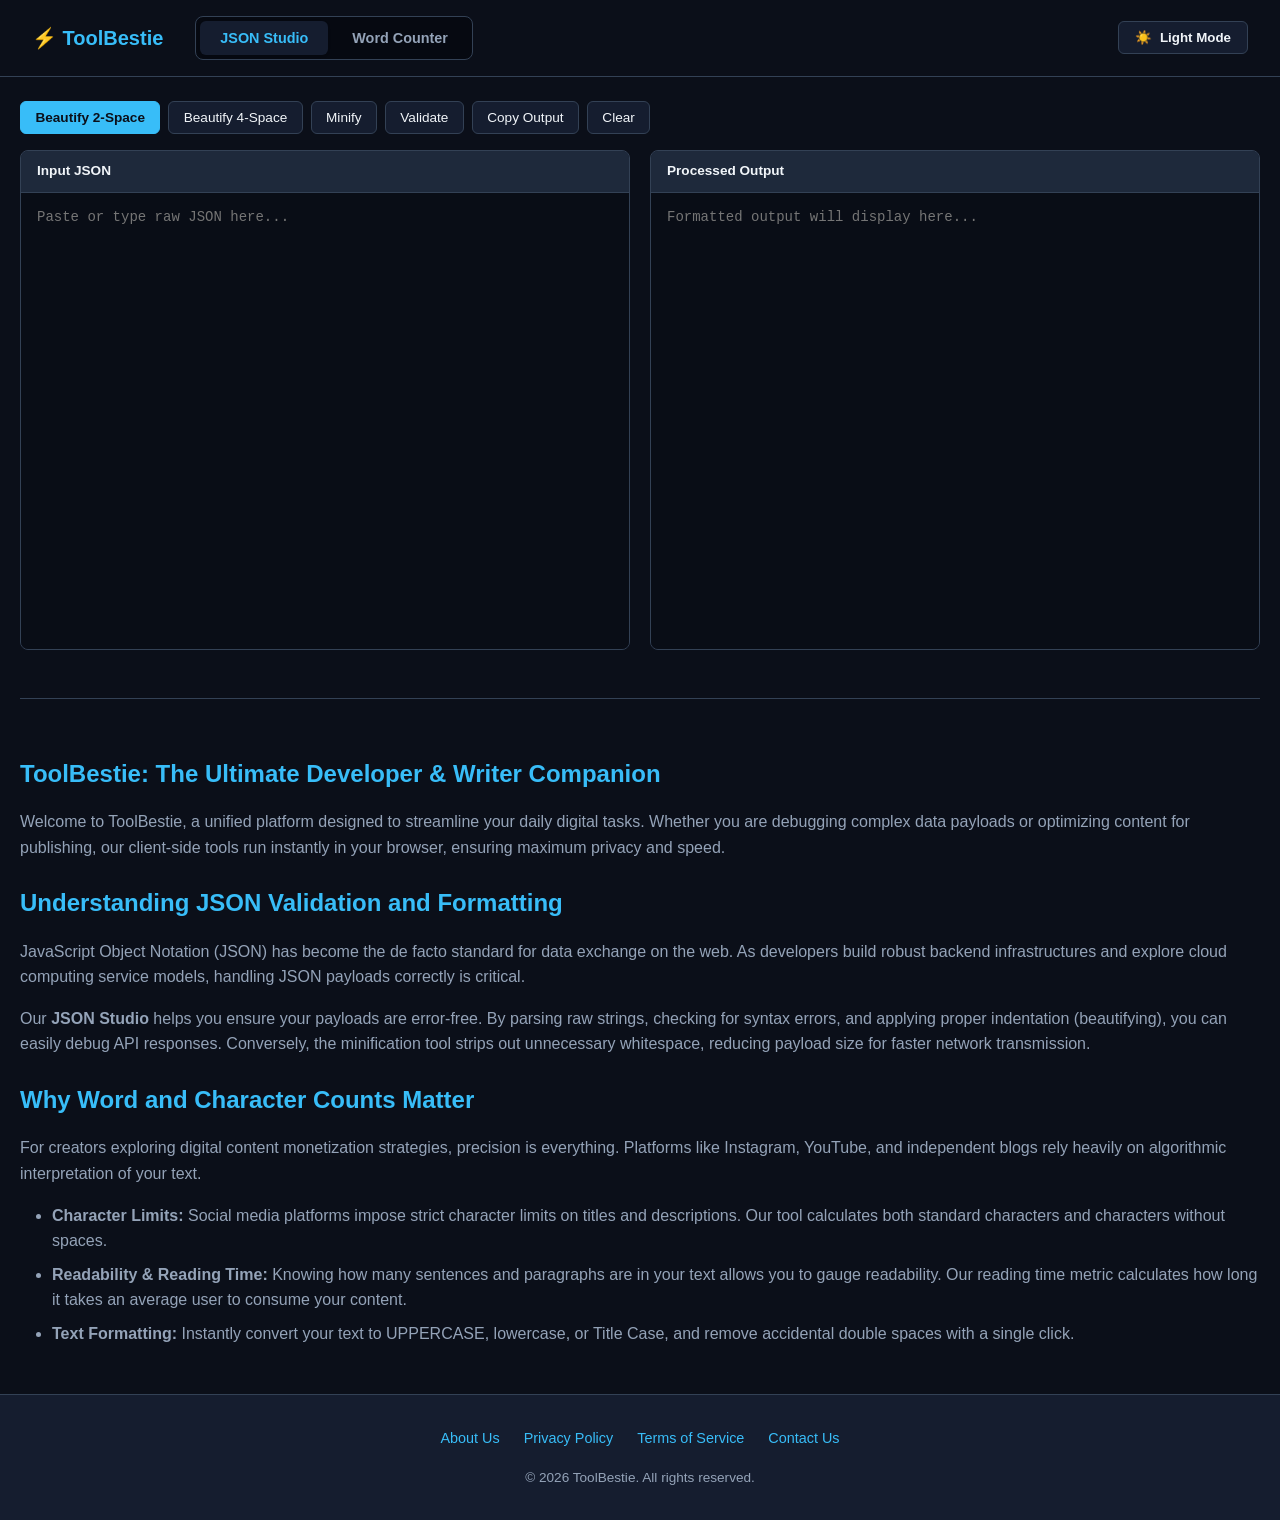
==== commit 648a1358: "Update file" ====
--- a/index.html
+++ b/index.html
@@ -3,9 +3,9 @@
 <head>
   <meta charset="UTF-8" />
   <meta name="viewport" content="width=device-width, initial-scale=1.0" />
-  <meta name="description" content="OmniTool Hub provides free, robust developer and writer tools including a JSON formatter, validator, and real-time word counter. Streamline your workflow today." />
+  <meta name="description" content="ToolBestie provides free, robust developer and writer tools including a JSON formatter, validator, and real-time word counter. Streamline your workflow today." />
   <meta name="keywords" content="JSON formatter, JSON validator, word counter, character count, developer tools, SaaS tools, cloud computing utilities" />
-  <title>OmniTool Hub | Free JSON Formatter & Word Counter</title>
+  <title>ToolBestie | Free JSON Formatter & Word Counter</title>
 
 <script async src="https://pagead2.googlesyndication.com/pagead/js/adsbygoogle.js?client=ca-pub-3977672777442834"
      crossorigin="anonymous"></script>
@@ -72,7 +72,7 @@
 <body data-theme="dark">
   <header>
     <div class="header-left">
-      <a href="index.html" class="logo">⚡ OmniTool Hub</a>
+      <a href="index.html" class="logo">⚡ ToolBestie</a>
       <nav class="nav-tabs">
         <button class="nav-btn active" onclick="activateTool('json', this)">JSON Studio</button>
         <button class="nav-btn" onclick="activateTool('word', this)">Word Counter</button>
@@ -82,7 +82,7 @@
   </header>
 
   <main>
-    <div class="ad-banner"><span>Responsive Ad Placement (Google AdSense)</span></div>
+<!--    <div class="ad-banner"><span></span></div> -->
 
     <section id="tool-json" class="tool-panel active">
       <div class="btn-bar">
@@ -128,8 +128,8 @@
     </section>
 
     <section class="content-section">
-      <h1>OmniTool Hub: The Ultimate Developer & Writer Companion</h1>
-      <p>Welcome to OmniTool Hub, a unified platform designed to streamline your daily digital tasks. Whether you are debugging complex data payloads or optimizing content for publishing, our client-side tools run instantly in your browser, ensuring maximum privacy and speed.</p>
+      <h1>ToolBestie: The Ultimate Developer & Writer Companion</h1>
+      <p>Welcome to ToolBestie, a unified platform designed to streamline your daily digital tasks. Whether you are debugging complex data payloads or optimizing content for publishing, our client-side tools run instantly in your browser, ensuring maximum privacy and speed.</p>
       
       <h2>Understanding JSON Validation and Formatting</h2>
       <p>JavaScript Object Notation (JSON) has become the de facto standard for data exchange on the web. As developers build robust backend infrastructures and explore cloud computing service models, handling JSON payloads correctly is critical.</p>
@@ -155,7 +155,7 @@
         <a href="contact.html">Contact Us</a>
       </div>
       <div class="copyright">
-        &copy; 2026 OmniTool Hub. All rights reserved.
+        &copy; 2026 ToolBestie. All rights reserved.
       </div>
     </div>
   </footer>
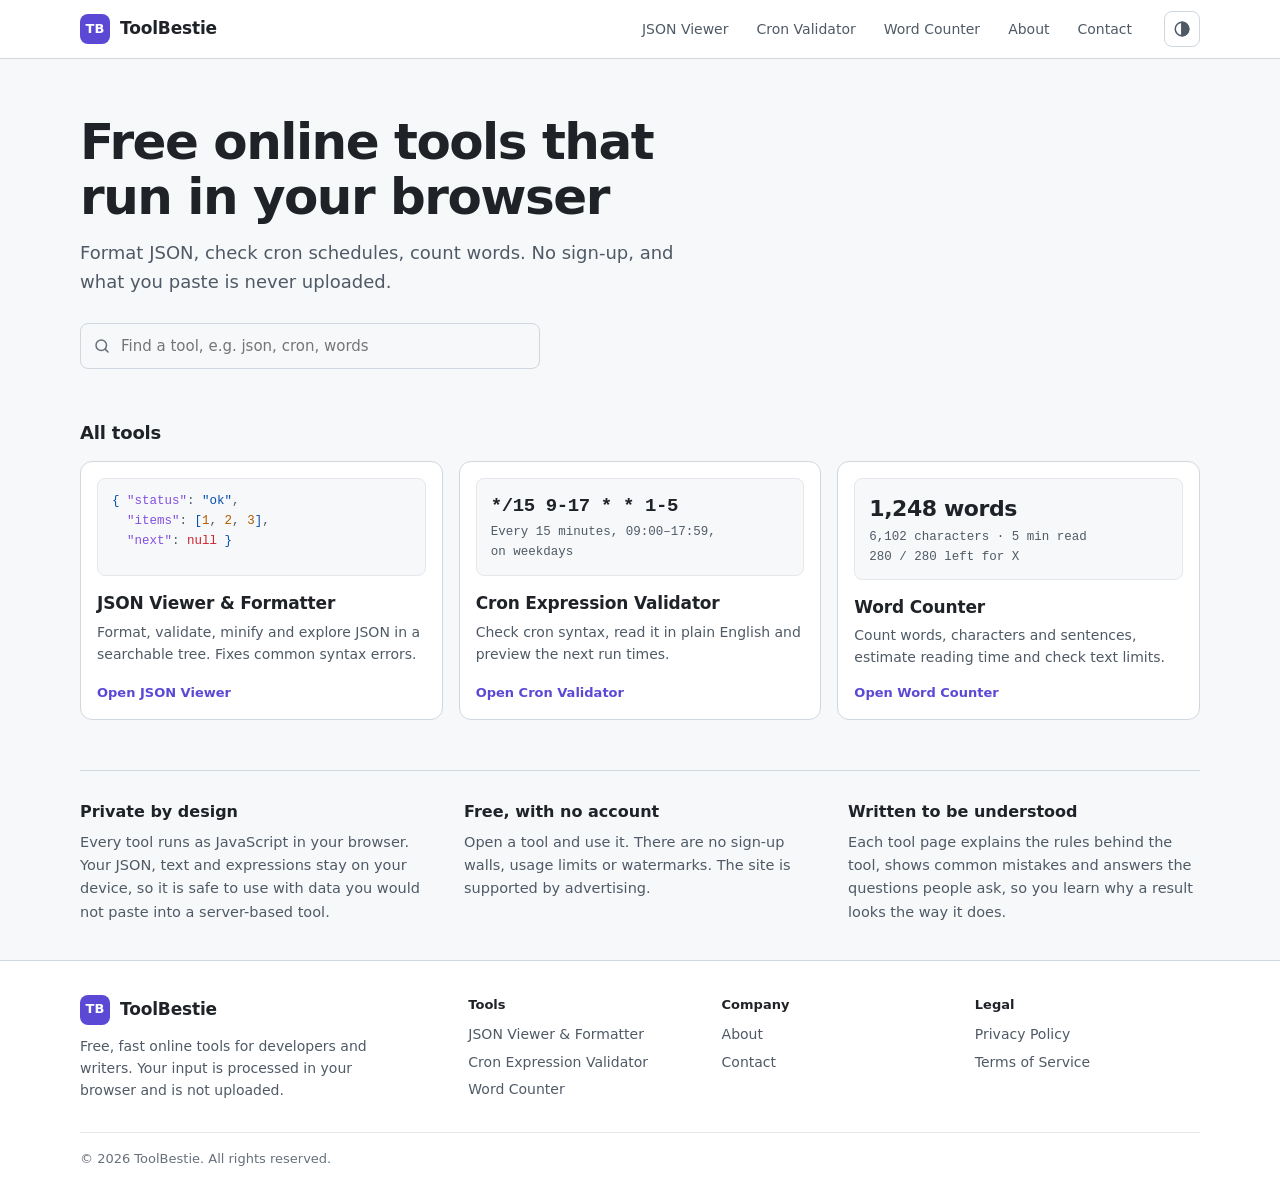
==== commit b9535009: "Add files via upload" ====
--- a/index.html
+++ b/index.html
@@ -1,228 +1,89 @@
 <!DOCTYPE html>
 <html lang="en">
 <head>
-  <meta charset="UTF-8" />
-  <meta name="viewport" content="width=device-width, initial-scale=1.0" />
-  <meta name="description" content="ToolBestie provides free, robust developer and writer tools including a JSON formatter, validator, and real-time word counter. Streamline your workflow today." />
-  <meta name="keywords" content="JSON formatter, JSON validator, word counter, character count, developer tools, SaaS tools, cloud computing utilities" />
-  <title>ToolBestie | Free JSON Formatter & Word Counter</title>
-
+<meta charset="UTF-8">
+<meta name="viewport" content="width=device-width, initial-scale=1">
+<title>ToolBestie: Free Online Developer &amp; Writing Tools</title>
 <script async src="https://pagead2.googlesyndication.com/pagead/js/adsbygoogle.js?client=ca-pub-3977672777442834"
      crossorigin="anonymous"></script>
-
-  <style>
-    :root {
-      --bg: #0b0f19; --card-bg: #151d2f; --card-header: #1e293b; --accent: #38bdf8; --accent-hover: #0284c7;
-      --text: #f1f5f9; --text-muted: #94a3b8; --border: #334155; --success: #22c55e; --danger: #ef4444;
-      --code-bg: #090d16; --code-text: #38bdf8; --nav-bg: #060911;
-      --font: -apple-system, BlinkMacSystemFont, 'Segoe UI', Roboto, Helvetica, Arial, sans-serif;
-      --mono: ui-monospace, SFMono-Regular, Menlo, Monaco, Consolas, monospace;
-    }
-    [data-theme="light"] {
-      --bg: #f8fafc; --card-bg: #ffffff; --card-header: #f1f5f9; --accent: #0284c7; --accent-hover: #0369a1;
-      --text: #0f172a; --text-muted: #64748b; --border: #e2e8f0; --code-bg: #f8fafc; --code-text: #0f172a; --nav-bg: #e2e8f0;
-    }
-    * { box-sizing: border-box; margin: 0; padding: 0; font-family: var(--font); }
-    body { background-color: var(--bg); color: var(--text); min-height: 100vh; display: flex; flex-direction: column; transition: background-color 0.3s, color 0.3s; line-height: 1.6; }
-    header { padding: 1rem 2rem; border-bottom: 1px solid var(--border); display: flex; justify-content: space-between; align-items: center; background: var(--bg); position: sticky; top: 0; z-index: 100; }
-    .header-left { display: flex; align-items: center; gap: 2rem; }
-    .logo { font-size: 1.25rem; font-weight: 700; color: var(--accent); display: flex; align-items: center; gap: 0.5rem; text-decoration: none; }
-    .nav-tabs { display: flex; background: var(--nav-bg); padding: 0.25rem; border-radius: 8px; border: 1px solid var(--border); gap: 0.25rem; }
-    .nav-btn { background: transparent; border: none; color: var(--text-muted); padding: 0.55rem 1.25rem; font-weight: 600; font-size: 0.9rem; border-radius: 6px; cursor: pointer; transition: all 0.2s; }
-    .nav-btn:hover { color: var(--text); }
-    .nav-btn.active { background: var(--card-bg); color: var(--accent); box-shadow: 0 1px 3px rgba(0,0,0,0.1); }
-    .theme-toggle-btn { background: var(--card-bg); border: 1px solid var(--border); color: var(--text); padding: 0.5rem 1rem; border-radius: 6px; font-weight: 600; cursor: pointer; display: flex; align-items: center; gap: 0.5rem; }
-    main { flex: 1; max-width: 1280px; width: 100%; margin: 1.5rem auto; padding: 0 1.25rem; }
-    .ad-banner { background: var(--card-bg); border: 1px dashed var(--border); border-radius: 8px; padding: 0.85rem; text-align: center; color: var(--text-muted); font-size: 0.8rem; margin-bottom: 1.5rem; }
-    .tool-panel { display: none; }
-    .tool-panel.active { display: block; animation: fadeIn 0.2s ease-in-out; }
-    @keyframes fadeIn { from { opacity: 0; transform: translateY(4px); } to { opacity: 1; transform: translateY(0); } }
-    .btn-bar { display: flex; flex-wrap: wrap; gap: 0.5rem; margin-bottom: 1rem; align-items: center; }
-    button.btn { background: var(--card-bg); border: 1px solid var(--border); color: var(--text); padding: 0.5rem 0.9rem; border-radius: 6px; font-weight: 500; font-size: 0.85rem; cursor: pointer; transition: all 0.15s; }
-    button.btn:hover { border-color: var(--accent); color: var(--accent); }
-    button.btn-primary { background: var(--accent); color: #ffffff; border-color: var(--accent); font-weight: 600; }
-    [data-theme="dark"] button.btn-primary { color: #0b0f19; }
-    .editor-layout { display: grid; grid-template-columns: 1fr 1fr; gap: 1.25rem; height: 500px; }
-    @media (max-width: 860px) { .editor-layout { grid-template-columns: 1fr; height: auto; } .header-left, header { flex-direction: column; align-items: flex-start; gap: 1rem;} }
-    .pane-card { background: var(--card-bg); border: 1px solid var(--border); border-radius: 8px; display: flex; flex-direction: column; overflow: hidden; }
-    .pane-header { background: var(--card-header); padding: 0.6rem 1rem; font-size: 0.85rem; font-weight: 600; display: flex; justify-content: space-between; align-items: center; border-bottom: 1px solid var(--border); }
-    textarea.code-editor { width: 100%; height: 100%; min-height: 400px; background: var(--code-bg); border: none; color: var(--code-text); font-family: var(--mono); font-size: 0.875rem; padding: 1rem; resize: none; outline: none; }
-    .status-badge { font-size: 0.75rem; padding: 0.2rem 0.5rem; border-radius: 4px; font-weight: 600; }
-    .status-ok { background: rgba(34, 197, 94, 0.15); color: var(--success); }
-    .status-err { background: rgba(239, 68, 68, 0.15); color: var(--danger); }
-    .stats-row { display: grid; grid-template-columns: repeat(auto-fit, minmax(130px, 1fr)); gap: 0.75rem; margin-bottom: 1.25rem; }
-    .stat-tile { background: var(--card-bg); border: 1px solid var(--border); padding: 1rem 0.75rem; border-radius: 8px; text-align: center; }
-    .stat-number { font-size: 1.75rem; font-weight: 700; color: var(--accent); }
-    .stat-desc { font-size: 0.75rem; color: var(--text-muted); text-transform: uppercase; margin-top: 0.35rem; }
-    .content-section { margin-top: 3rem; padding-top: 2rem; border-top: 1px solid var(--border); }
-    .content-section h1, .content-section h2, .content-section h3 { color: var(--accent); margin-bottom: 1rem; margin-top: 1.5rem; }
-    .content-section p { margin-bottom: 1rem; color: var(--text-muted); }
-    .content-section ul { margin-left: 2rem; margin-bottom: 1.5rem; color: var(--text-muted); }
-    .content-section li { margin-bottom: 0.5rem; }
-    footer { background: var(--card-bg); border-top: 1px solid var(--border); padding: 2rem; margin-top: auto; }
-    .footer-content { max-width: 1280px; margin: 0 auto; display: flex; flex-direction: column; align-items: center; gap: 1rem; }
-    .footer-links { display: flex; gap: 1.5rem; flex-wrap: wrap; justify-content: center; }
-    .footer-links a { color: var(--accent); text-decoration: none; font-size: 0.9rem; }
-    .footer-links a:hover { text-decoration: underline; }
-    .copyright { color: var(--text-muted); font-size: 0.85rem; }
-    #toast { position: fixed; bottom: 2rem; right: 2rem; background: var(--accent); color: #ffffff; font-weight: 600; padding: 0.65rem 1.25rem; border-radius: 6px; display: none; z-index: 1000; }
-    [data-theme="dark"] #toast { color: #0b0f19; }
-  </style>
+<meta name="description" content="Free online tools that run in your browser: JSON viewer and formatter, cron expression validator and word counter. No sign-up, and your data is never uploaded.">
+<meta name="robots" content="index,follow">
+<link rel="canonical" href="https://toolbestie.com/">
+<meta name="theme-color" content="#0d1117">
+<meta property="og:site_name" content="ToolBestie">
+<meta property="og:type" content="website">
+<meta property="og:title" content="ToolBestie: Free Online Developer &amp; Writing Tools">
+<meta property="og:description" content="Free online tools that run in your browser: JSON viewer and formatter, cron expression validator and word counter. No sign-up, and your data is never uploaded.">
+<meta property="og:url" content="https://toolbestie.com/">
+<meta property="og:image" content="https://toolbestie.com/og-image.png">
+<meta name="twitter:card" content="summary_large_image">
+<link rel="icon" href="favicon.svg" type="image/svg+xml">
+<link rel="apple-touch-icon" href="apple-touch-icon.png">
+<script>try{var t=localStorage.getItem('tb-theme');if(!t&&window.matchMedia&&matchMedia('(prefers-color-scheme: light)').matches)t='light';if(t)document.documentElement.dataset.theme=t}catch(e){}</script>
+<link rel="stylesheet" href="css/styles.css">
+<script type="application/ld+json">[{"@context": "https://schema.org", "@type": "WebSite", "name": "ToolBestie", "url": "https://toolbestie.com/"}]</script>
+<!-- Google AdSense: after your site is approved, paste your AdSense script tag here (same on every page). -->
 </head>
-<body data-theme="dark">
-  <header>
-    <div class="header-left">
-      <a href="index.html" class="logo">⚡ ToolBestie</a>
-      <nav class="nav-tabs">
-        <button class="nav-btn active" onclick="activateTool('json', this)">JSON Studio</button>
-        <button class="nav-btn" onclick="activateTool('word', this)">Word Counter</button>
-      </nav>
+<body>
+<a class="skip" href="#main">Skip to content</a>
+<header class="site-header">
+  <div class="wrap bar">
+    <a class="brand" href="index.html" aria-label="ToolBestie home"><span class="brand-mark" aria-hidden="true">TB</span>ToolBestie</a>
+    <button class="icon-btn nav-toggle" type="button" aria-expanded="false" aria-controls="site-nav" aria-label="Menu"><svg width="18" height="18" viewBox="0 0 24 24" fill="none" stroke="currentColor" stroke-width="2" stroke-linecap="round" aria-hidden="true"><path d="M4 7h16M4 12h16M4 17h16"/></svg></button>
+    <nav id="site-nav" class="site-nav" aria-label="Main"><a href="jsonviewer.html">JSON Viewer</a><a href="cronvalidator.html">Cron Validator</a><a href="wordcounter.html">Word Counter</a><a href="about.html">About</a><a href="contact.html">Contact</a></nav>
+    <button class="icon-btn" id="themeBtn" type="button" aria-label="Switch theme"><svg width="18" height="18" viewBox="0 0 24 24" fill="none" stroke="currentColor" stroke-width="2" stroke-linecap="round" stroke-linejoin="round" aria-hidden="true"><circle cx="12" cy="12" r="9"/><path d="M12 3v18" /><path d="M12 3a9 9 0 0 1 0 18z" fill="currentColor"/></svg></button>
+  </div>
+</header>
+<main id="main">
+<div class="wrap">
+  <section class="hero" aria-labelledby="h1">
+    <h1 id="h1">Free online tools that run in your browser</h1>
+    <p>Format JSON, check cron schedules, count words. No sign-up, and what you paste is never uploaded.</p>
+    <div class="tool-search"><label class="lbl" for="toolFilter" style="position:absolute;left:-9999px">Find a tool</label><svg width="18" height="18" viewBox="0 0 24 24" fill="none" stroke="currentColor" stroke-width="2" stroke-linecap="round" aria-hidden="true"><circle cx="11" cy="11" r="7"/><path d="m20 20-3.5-3.5"/></svg>
+      <input id="toolFilter" class="field" type="search" placeholder="Find a tool, e.g. json, cron, words" autocomplete="off"></div>
+  </section>
+  <div id="tools">
+    <section class="group" aria-labelledby="g-all"><h2 id="g-all">All tools</h2>
+      <div class="tool-grid">
+        <a class="tool-card" href="jsonviewer.html" data-keywords="json formatter validator beautify minify viewer parse api developer">
+        <div class="preview" aria-hidden="true"><span style="color:var(--jbrk)">{</span> <span style="color:var(--jkey)">"status"</span>: <span style="color:var(--jstr)">"ok"</span>,
+  <span style="color:var(--jkey)">"items"</span>: <span style="color:var(--jbrk)">[</span><span style="color:var(--jnum)">1</span>, <span style="color:var(--jnum)">2</span>, <span style="color:var(--jnum)">3</span><span style="color:var(--jbrk)">]</span>,
+  <span style="color:var(--jkey)">"next"</span>: <span style="color:var(--jnull)">null</span> <span style="color:var(--jbrk)">}</span></div>
+        <div><h3>JSON Viewer & Formatter</h3><p>Format, validate, minify and explore JSON in a searchable tree. Fixes common syntax errors.</p></div>
+        <span class="go">Open JSON Viewer</span></a>
+        <a class="tool-card" href="cronvalidator.html" data-keywords="cron crontab schedule expression linux job scheduler developer">
+        <div class="preview" aria-hidden="true"><span class="big" style="font-family:var(--mono);font-size:19px">*/15 9-17 * * 1-5</span>Every 15 minutes, 09:00–17:59,
+on weekdays</div>
+        <div><h3>Cron Expression Validator</h3><p>Check cron syntax, read it in plain English and preview the next run times.</p></div>
+        <span class="go">Open Cron Validator</span></a>
+        <a class="tool-card" href="wordcounter.html" data-keywords="word counter character count reading time sentences essay seo limit writing">
+        <div class="preview" aria-hidden="true"><span class="big">1,248 words</span>6,102 characters · 5 min read
+280 / 280 left for X</div>
+        <div><h3>Word Counter</h3><p>Count words, characters and sentences, estimate reading time and check text limits.</p></div>
+        <span class="go">Open Word Counter</span></a>
+      </div></section>
+    <p class="empty-note" id="noMatch">No tools match that search. Try “json”, “cron” or “word”.</p>
+  </div>
+  <section class="facts" aria-label="About these tools">
+    <div><h2>Private by design</h2><p>Every tool runs as JavaScript in your browser. Your JSON, text and expressions stay on your device, so it is safe to use with data you would not paste into a server-based tool.</p></div>
+    <div><h2>Free, with no account</h2><p>Open a tool and use it. There are no sign-up walls, usage limits or watermarks. The site is supported by advertising.</p></div>
+    <div><h2>Written to be understood</h2><p>Each tool page explains the rules behind the tool, shows common mistakes and answers the questions people ask, so you learn why a result looks the way it does.</p></div>
+  </section>
+</div>
+</main>
+<footer class="site-footer">
+  <div class="wrap">
+    <div class="foot-grid">
+      <div class="foot-about"><a class="brand" href="index.html"><span class="brand-mark" aria-hidden="true">TB</span>ToolBestie</a>
+        <p style="margin-top:10px">Free, fast online tools for developers and writers. Your input is processed in your browser and is not uploaded.</p></div>
+      <nav aria-label="Tools"><h2>Tools</h2><ul><li><a href="jsonviewer.html">JSON Viewer & Formatter</a></li><li><a href="cronvalidator.html">Cron Expression Validator</a></li><li><a href="wordcounter.html">Word Counter</a></li></ul></nav>
+      <nav aria-label="Company"><h2>Company</h2><ul><li><a href="about.html">About</a></li><li><a href="contact.html">Contact</a></li></ul></nav>
+      <nav aria-label="Legal"><h2>Legal</h2><ul><li><a href="privacy.html">Privacy Policy</a></li><li><a href="terms.html">Terms of Service</a></li></ul></nav>
     </div>
-    <button class="theme-toggle-btn" onclick="toggleTheme()" id="theme-btn"><span id="theme-icon">☀️</span> Light Mode</button>
-  </header>
-
-  <main>
-<!--    <div class="ad-banner"><span></span></div> -->
-
-    <section id="tool-json" class="tool-panel active">
-      <div class="btn-bar">
-        <button class="btn btn-primary" onclick="formatJSON(2)">Beautify 2-Space</button>
-        <button class="btn" onclick="formatJSON(4)">Beautify 4-Space</button>
-        <button class="btn" onclick="minifyJSON()">Minify</button>
-        <button class="btn" onclick="validateJSON()">Validate</button>
-        <button class="btn" onclick="copyText('json-out')">Copy Output</button>
-        <button class="btn" onclick="clearJSON()">Clear</button>
-      </div>
-      <div class="editor-layout">
-        <div class="pane-card">
-          <div class="pane-header"><span>Input JSON</span><span id="json-status" class="status-badge" style="display:none;"></span></div>
-          <textarea id="json-in" class="code-editor" placeholder="Paste or type raw JSON here..."></textarea>
-        </div>
-        <div class="pane-card">
-          <div class="pane-header"><span>Processed Output</span></div>
-          <textarea id="json-out" class="code-editor" placeholder="Formatted output will display here..." readonly></textarea>
-        </div>
-      </div>
-    </section>
-
-    <section id="tool-word" class="tool-panel">
-      <div class="stats-row">
-        <div class="stat-tile"><div class="stat-number" id="val-words">0</div><div class="stat-desc">Words</div></div>
-        <div class="stat-tile"><div class="stat-number" id="val-chars">0</div><div class="stat-desc">Characters</div></div>
-        <div class="stat-tile"><div class="stat-number" id="val-nospaces">0</div><div class="stat-desc">No Spaces</div></div>
-        <div class="stat-tile"><div class="stat-number" id="val-sentences">0</div><div class="stat-desc">Sentences</div></div>
-        <div class="stat-tile"><div class="stat-number" id="val-paras">0</div><div class="stat-desc">Paragraphs</div></div>
-        <div class="stat-tile"><div class="stat-number" id="val-reading">0m</div><div class="stat-desc">Reading Time</div></div>
-      </div>
-      <div class="btn-bar">
-        <button class="btn" onclick="changeCase('upper')">UPPERCASE</button>
-        <button class="btn" onclick="changeCase('lower')">lowercase</button>
-        <button class="btn" onclick="changeCase('title')">Title Case</button>
-        <button class="btn" onclick="removeExtraSpaces()">Clean Spaces</button>
-        <button class="btn" onclick="copyText('text-editor')">Copy Text</button>
-        <button class="btn" onclick="clearText()">Clear</button>
-      </div>
-      <div class="pane-card" style="height: 400px;">
-        <textarea id="text-editor" class="code-editor" style="color: var(--text);" placeholder="Start typing or paste content to get live word metrics..."></textarea>
-      </div>
-    </section>
-
-    <section class="content-section">
-      <h1>ToolBestie: The Ultimate Developer & Writer Companion</h1>
-      <p>Welcome to ToolBestie, a unified platform designed to streamline your daily digital tasks. Whether you are debugging complex data payloads or optimizing content for publishing, our client-side tools run instantly in your browser, ensuring maximum privacy and speed.</p>
-      
-      <h2>Understanding JSON Validation and Formatting</h2>
-      <p>JavaScript Object Notation (JSON) has become the de facto standard for data exchange on the web. As developers build robust backend infrastructures and explore cloud computing service models, handling JSON payloads correctly is critical.</p>
-      <p>Our <strong>JSON Studio</strong> helps you ensure your payloads are error-free. By parsing raw strings, checking for syntax errors, and applying proper indentation (beautifying), you can easily debug API responses. Conversely, the minification tool strips out unnecessary whitespace, reducing payload size for faster network transmission.</p>
-
-      <h2>Why Word and Character Counts Matter</h2>
-      <p>For creators exploring digital content monetization strategies, precision is everything. Platforms like Instagram, YouTube, and independent blogs rely heavily on algorithmic interpretation of your text.</p>
-      <ul>
-        <li><strong>Character Limits:</strong> Social media platforms impose strict character limits on titles and descriptions. Our tool calculates both standard characters and characters without spaces.</li>
-        <li><strong>Readability & Reading Time:</strong> Knowing how many sentences and paragraphs are in your text allows you to gauge readability. Our reading time metric calculates how long it takes an average user to consume your content.</li>
-        <li><strong>Text Formatting:</strong> Instantly convert your text to UPPERCASE, lowercase, or Title Case, and remove accidental double spaces with a single click.</li>
-      </ul>
-    </section>
-  </main>
-
-  <!-- LEGAL FOOTER WITH REAL LINKS -->
-  <footer>
-    <div class="footer-content">
-      <div class="footer-links">
-        <a href="about.html">About Us</a>
-        <a href="privacy.html">Privacy Policy</a>
-        <a href="terms.html">Terms of Service</a>
-        <a href="contact.html">Contact Us</a>
-      </div>
-      <div class="copyright">
-        &copy; 2026 ToolBestie. All rights reserved.
-      </div>
-    </div>
-  </footer>
-
-  <div id="toast">Copied to clipboard!</div>
-
-  <script>
-    function applyTheme(theme) {
-      document.body.setAttribute('data-theme', theme);
-      document.getElementById('theme-btn').innerHTML = theme === 'light' ? '<span>🌙</span> Dark Mode' : '<span>☀️</span> Light Mode';
-    }
-    const savedTheme = localStorage.getItem('omnitool_theme') || 'dark';
-    applyTheme(savedTheme);
-    function toggleTheme() {
-      const newTheme = document.body.getAttribute('data-theme') === 'dark' ? 'light' : 'dark';
-      applyTheme(newTheme);
-      localStorage.setItem('omnitool_theme', newTheme);
-    }
-
-    function activateTool(toolId, btnElement) {
-      document.querySelectorAll('.tool-panel').forEach(p => p.classList.remove('active'));
-      document.querySelectorAll('.nav-btn').forEach(b => b.classList.remove('active'));
-      document.getElementById('tool-' + toolId).classList.add('active');
-      btnElement.classList.add('active');
-    }
-
-    function showToast(message) {
-      const toast = document.getElementById('toast');
-      toast.textContent = message;
-      toast.style.display = 'block';
-      setTimeout(() => toast.style.display = 'none', 2000);
-    }
-    function copyText(elemId) {
-      const elem = document.getElementById(elemId);
-      if (elem.value) navigator.clipboard.writeText(elem.value).then(() => showToast('Copied to clipboard!'));
-    }
-
-    const jsonIn = document.getElementById('json-in'), jsonOut = document.getElementById('json-out'), jsonStatus = document.getElementById('json-status');
-    function parseJSONContent() {
-      if (!jsonIn.value.trim()) { jsonStatus.style.display = 'none'; return null; }
-      try { const obj = JSON.parse(jsonIn.value); jsonStatus.textContent = 'Valid JSON'; jsonStatus.className = 'status-badge status-ok'; jsonStatus.style.display = 'inline-block'; return obj; } 
-      catch (e) { jsonStatus.textContent = 'Invalid JSON'; jsonStatus.className = 'status-badge status-err'; jsonStatus.style.display = 'inline-block'; return null; }
-    }
-    function formatJSON(spacing) { const data = parseJSONContent(); if (data) jsonOut.value = JSON.stringify(data, null, spacing); }
-    function minifyJSON() { const data = parseJSONContent(); if (data) jsonOut.value = JSON.stringify(data); }
-    function validateJSON() { parseJSONContent(); }
-    function clearJSON() { jsonIn.value = ''; jsonOut.value = ''; jsonStatus.style.display = 'none'; }
-
-    const textEditor = document.getElementById('text-editor');
-    textEditor.addEventListener('input', computeStats);
-    function computeStats() {
-      const txt = textEditor.value, words = txt.trim() ? (txt.trim().match(/\S+/g) || []).length : 0;
-      document.getElementById('val-words').textContent = words;
-      document.getElementById('val-chars').textContent = txt.length;
-      document.getElementById('val-nospaces').textContent = txt.replace(/\s+/g, '').length;
-      document.getElementById('val-sentences').textContent = txt.trim() ? (txt.match(/[^.!?]+[.!?]+(\s|$)/g) || []).length : 0;
-      document.getElementById('val-paras').textContent = txt.trim() ? txt.split(/\n+/).filter(p => p.trim().length > 0).length : 0;
-      document.getElementById('val-reading').textContent = Math.ceil(words / 200) + 'm';
-    }
-    function changeCase(mode) {
-      if (mode === 'upper') textEditor.value = textEditor.value.toUpperCase();
-      if (mode === 'lower') textEditor.value = textEditor.value.toLowerCase();
-      if (mode === 'title') textEditor.value = textEditor.value.toLowerCase().replace(/\b\w/g, c => c.toUpperCase());
-      computeStats();
-    }
-    function removeExtraSpaces() { textEditor.value = textEditor.value.replace(/[ \t]+/g, ' ').replace(/\n\s*\n/g, '\n\n').trim(); computeStats(); }
-    function clearText() { textEditor.value = ''; computeStats(); }
-  </script>
+    <div class="foot-bottom">&copy; <span data-year>2026</span> ToolBestie. All rights reserved.</div>
+  </div>
+</footer>
+<div class="toasts" id="toasts" role="status" aria-live="polite"></div>
+<script src="js/site.js" defer></script>
 </body>
-</html>+</html>
--- a/css/styles.css
+++ b/css/styles.css
@@ -0,0 +1,175 @@
+/* ToolBestie — shared styles (tokens, layout, header/footer, hub, prose) */
+:root{
+  color-scheme:dark;
+  --bg:#0d1117; --surface:#161b22; --surface2:#1c2128; --border:#30363d; --border-soft:#232a33;
+  --text:#e6edf3; --text2:#9da7b3; --text3:#7d8590;
+  --accent:#6f5df0; --accent-ink:#fff; --link:#a99bff; --accent-soft:rgba(111,93,240,.16);
+  --green:#3fb950; --red:#f85149; --yellow:#d29922; --blue:#58a6ff;
+  --jkey:#c792ea; --jstr:#79c0ff; --jnum:#ffa657; --jbool:#ffcb6b; --jnull:#ff7b72; --jbrk:#89ddff;
+  --font:system-ui,-apple-system,"Segoe UI",Roboto,"Helvetica Neue",Arial,sans-serif;
+  --mono:ui-monospace,"Cascadia Code","SF Mono","Fira Code",Consolas,"Liberation Mono",monospace;
+  /* aliases used by tool stylesheets */
+  --bg2:var(--surface); --bg3:var(--bg); --accent2:var(--link);
+}
+:root[data-theme="light"]{
+  color-scheme:light;
+  --bg:#f6f8fa; --surface:#ffffff; --surface2:#f1f3f6; --border:#d0d7de; --border-soft:#e4e8ec;
+  --text:#1f2328; --text2:#4f5a66; --text3:#67707a;
+  --accent:#5b49d6; --link:#5b49d6; --accent-soft:rgba(91,73,214,.1);
+  --green:#1a7f37; --red:#cf222e; --yellow:#9a6700; --blue:#0969da;
+  --jkey:#8250df; --jstr:#0550ae; --jnum:#b35900; --jbool:#b35900; --jnull:#cf222e; --jbrk:#0550ae;
+}
+*,*::before,*::after{box-sizing:border-box}
+*{margin:0}
+html{scroll-behavior:smooth;-webkit-text-size-adjust:100%}
+body{min-height:100vh;display:flex;flex-direction:column;font-family:var(--font);font-size:16px;line-height:1.6;background:var(--bg);color:var(--text);transition:background .2s,color .2s}
+img,svg{max-width:100%}
+a{color:var(--link)}
+button,input,select,textarea{font:inherit;color:inherit}
+:focus-visible{outline:2px solid var(--link);outline-offset:2px;border-radius:4px}
+.skip{position:absolute;left:-9999px;top:8px;background:var(--accent);color:#fff;padding:8px 14px;border-radius:6px;z-index:2000}
+.skip:focus{left:8px}
+.wrap{width:100%;max-width:1160px;margin:0 auto;padding:0 20px}
+main{flex:1}
+
+/* ── Header ── */
+.site-header{background:var(--surface);border-bottom:1px solid var(--border)}
+.site-header .bar{display:flex;align-items:center;gap:20px;min-height:58px}
+.brand{display:flex;align-items:center;gap:10px;text-decoration:none;color:var(--text);font-weight:700;font-size:17px;letter-spacing:-.01em}
+.brand-mark{width:30px;height:30px;border-radius:8px;background:var(--accent);color:#fff;display:grid;place-items:center;font-size:13px;font-weight:800;letter-spacing:0}
+.site-nav{display:flex;align-items:center;gap:4px;margin-left:auto}
+.site-nav a{color:var(--text2);text-decoration:none;font-size:14px;font-weight:500;padding:8px 12px;border-radius:7px}
+.site-nav a:hover{color:var(--text);background:var(--surface2)}
+.site-nav a[aria-current="page"]{color:var(--text);background:var(--surface2)}
+.icon-btn{display:inline-grid;place-items:center;width:36px;height:36px;border:1px solid var(--border);border-radius:8px;background:transparent;cursor:pointer;color:var(--text2)}
+.icon-btn:hover{color:var(--text);border-color:var(--text3)}
+.nav-toggle{display:none;margin-left:auto}
+
+/* ── Buttons & fields ── */
+.btn{display:inline-flex;align-items:center;justify-content:center;gap:6px;padding:6px 12px;border:1px solid var(--border);border-radius:7px;background:var(--surface);color:var(--text);font-size:13px;line-height:1.4;cursor:pointer;white-space:nowrap;text-decoration:none;transition:border-color .15s,background .15s}
+.btn:hover{border-color:var(--accent);background:var(--accent-soft)}
+.btn.primary{background:var(--accent);border-color:var(--accent);color:var(--accent-ink)}
+.btn.primary:hover{filter:brightness(1.1)}
+.btn.danger{background:rgba(248,81,73,.12);border-color:rgba(248,81,73,.45);color:var(--red)}
+.btn.danger:hover{background:rgba(248,81,73,.2)}
+.btn.icon{padding:6px 9px}
+.btn[disabled]{opacity:.5;cursor:not-allowed}
+.field{width:100%;padding:9px 12px;border:1px solid var(--border);border-radius:8px;background:var(--bg);color:var(--text);font-size:14px}
+.field:focus{outline:2px solid var(--link);outline-offset:0;border-color:transparent}
+select.field{padding-right:28px}
+label.lbl{display:block;font-size:13px;font-weight:600;color:var(--text2);margin-bottom:6px}
+
+/* ── Page head on tool pages ── */
+.page-head{padding:26px 0 18px}
+.crumbs{font-size:13px;color:var(--text3);margin-bottom:8px}
+.crumbs a{color:var(--text2);text-decoration:none}
+.crumbs a:hover{color:var(--text);text-decoration:underline}
+.page-head h1{font-size:clamp(26px,3.4vw,34px);line-height:1.2;letter-spacing:-.02em;font-weight:700}
+.page-head p{margin-top:8px;max-width:68ch;color:var(--text2);font-size:16px}
+
+/* ── Hub ── */
+.hero{padding:56px 0 28px}
+.hero h1{font-size:clamp(32px,5vw,50px);line-height:1.1;letter-spacing:-.03em;font-weight:750;max-width:18ch}
+.hero p{margin-top:14px;max-width:56ch;font-size:18px;color:var(--text2)}
+.tool-search{position:relative;margin-top:26px;max-width:460px}
+.tool-search input{padding-left:40px;height:46px;font-size:15px}
+.tool-search svg{position:absolute;left:13px;top:50%;transform:translateY(-50%);color:var(--text3);pointer-events:none}
+.group{padding:22px 0 6px}
+.group h2{font-size:18px;font-weight:650;letter-spacing:-.01em}
+.group > p{color:var(--text2);font-size:14px;margin-top:2px}
+.tool-grid{display:grid;grid-template-columns:repeat(3,minmax(0,1fr));gap:16px;margin-top:14px}
+.tool-card{display:flex;flex-direction:column;gap:14px;padding:16px;background:var(--surface);border:1px solid var(--border);border-radius:12px;text-decoration:none;color:var(--text);transition:border-color .15s}
+.tool-card:hover,.tool-card:focus-visible{border-color:var(--accent)}
+.preview{font-family:var(--mono);font-size:12.5px;line-height:1.6;background:var(--bg);border:1px solid var(--border-soft);border-radius:8px;padding:12px 14px;min-height:98px;color:var(--text2);white-space:pre;overflow:hidden}
+.preview .big{display:block;font-size:22px;font-weight:700;color:var(--text);letter-spacing:-.02em;font-family:var(--font)}
+.tool-card h3{font-size:17px;font-weight:650;letter-spacing:-.01em}
+.tool-card p{font-size:14px;color:var(--text2);margin-top:3px}
+.tool-card .go{margin-top:auto;font-size:13px;font-weight:600;color:var(--link)}
+.empty-note{display:none;margin-top:18px;color:var(--text2)}
+.facts{display:grid;grid-template-columns:repeat(3,minmax(0,1fr));gap:32px;margin:44px 0 12px;padding-top:28px;border-top:1px solid var(--border)}
+.facts h2{font-size:16px;font-weight:650;margin-bottom:6px}
+.facts p{font-size:14.5px;color:var(--text2)}
+
+/* ── Prose (content under tools, text pages) ── */
+.content{max-width:1160px;margin:0 auto;padding:36px 20px 24px}
+.content > *{max-width:820px}
+.content h2{font-size:23px;line-height:1.3;letter-spacing:-.015em;margin:38px 0 10px;padding-top:6px}
+.content h2:first-child{margin-top:0}
+.content h3{font-size:17px;margin:22px 0 6px}
+.content p,.content li{color:var(--text2);font-size:16px;line-height:1.75}
+.content p{margin:10px 0}
+.content ul,.content ol{padding-left:24px;margin:10px 0}
+.content li{margin:5px 0}
+.content strong{color:var(--text)}
+.content code{font-family:var(--mono);font-size:.9em;background:var(--surface2);border:1px solid var(--border-soft);padding:1px 6px;border-radius:5px;color:var(--text)}
+.content pre{font-family:var(--mono);font-size:13.5px;line-height:1.6;background:var(--surface);border:1px solid var(--border);border-radius:8px;padding:12px 14px;overflow-x:auto;margin:10px 0}
+.content pre code{background:none;border:0;padding:0}
+.content .table-wrap{overflow-x:auto;margin:12px 0;border:1px solid var(--border);border-radius:8px}
+.content table{width:100%;border-collapse:collapse;font-size:14.5px}
+.content th,.content td{text-align:left;padding:9px 14px;border-bottom:1px solid var(--border-soft);vertical-align:top;color:var(--text2)}
+.content th{background:var(--surface);color:var(--text);font-weight:600;white-space:nowrap}
+.content tr:last-child td{border-bottom:0}
+.content td code{white-space:nowrap}
+.content .updated{font-size:14px;color:var(--text3)}
+.faq details{border-top:1px solid var(--border);padding:2px 0}
+.faq details:last-child{border-bottom:1px solid var(--border)}
+.faq summary{cursor:pointer;padding:13px 0;font-weight:600;color:var(--text);font-size:16px;list-style:none;display:flex;justify-content:space-between;gap:16px}
+.faq summary::-webkit-details-marker{display:none}
+.faq summary::after{content:"+";color:var(--text3);font-weight:400;font-size:20px;line-height:1.2}
+.faq details[open] summary::after{content:"\2212"}
+.faq details p{margin:0 0 14px}
+.related{max-width:1160px;margin:0 auto;padding:6px 20px 44px}
+.related ul{max-width:820px}
+.related h2{font-size:18px;margin-bottom:12px}
+.related ul{list-style:none;padding:0;display:grid;grid-template-columns:repeat(2,minmax(0,1fr));gap:12px}
+.related a{display:block;padding:14px 16px;border:1px solid var(--border);border-radius:10px;background:var(--surface);text-decoration:none;color:var(--text);font-weight:600}
+.related a:hover{border-color:var(--accent)}
+.related a span{display:block;font-weight:400;font-size:14px;color:var(--text2);margin-top:2px}
+.nf{padding:80px 0;text-align:left}
+.nf h1{font-size:44px;letter-spacing:-.03em}
+.nf p{color:var(--text2);margin:10px 0 18px;max-width:50ch}
+
+/* ── Footer ── */
+.site-footer{border-top:1px solid var(--border);background:var(--surface);margin-top:24px;padding:34px 0 22px;font-size:14px;color:var(--text2)}
+.foot-grid{display:grid;grid-template-columns:1.6fr 1fr 1fr 1fr;gap:28px}
+.foot-grid h2{font-size:13px;font-weight:650;color:var(--text);margin-bottom:8px}
+.foot-grid ul{list-style:none;padding:0}
+.foot-grid li{margin:5px 0}
+.foot-grid a{color:var(--text2);text-decoration:none}
+.foot-grid a:hover{color:var(--text);text-decoration:underline}
+.foot-about{max-width:34ch}
+.foot-grid .foot-about a.brand{color:var(--text)}
+.foot-grid .foot-about a.brand:hover{text-decoration:none}
+.foot-bottom{margin-top:26px;padding-top:16px;border-top:1px solid var(--border-soft);font-size:13px;color:var(--text3)}
+
+/* ── Toasts ── */
+.toasts{position:fixed;bottom:18px;right:18px;display:flex;flex-direction:column;gap:8px;z-index:1000;max-width:min(380px,calc(100vw - 36px))}
+.toast{padding:10px 14px;background:var(--surface);border:1px solid var(--border);border-left:3px solid var(--text3);border-radius:8px;font-size:13px;color:var(--text);box-shadow:0 6px 18px rgba(0,0,0,.3);animation:tin .18s ease}
+.toast.ok{border-left-color:var(--green)}
+.toast.err{border-left-color:var(--red)}
+.toast.warn{border-left-color:var(--yellow)}
+@keyframes tin{from{transform:translateX(14px);opacity:0}to{transform:none;opacity:1}}
+::-webkit-scrollbar{width:8px;height:8px}
+::-webkit-scrollbar-track{background:transparent}
+::-webkit-scrollbar-thumb{background:var(--border);border-radius:4px}
+::-webkit-scrollbar-thumb:hover{background:var(--text3)}
+
+/* ── Responsive ── */
+@media(max-width:900px){
+  .tool-grid{grid-template-columns:repeat(2,minmax(0,1fr))}
+  .foot-grid{grid-template-columns:1fr 1fr}
+  .facts{grid-template-columns:1fr;gap:20px}
+}
+@media(max-width:720px){
+  .nav-toggle{display:inline-grid}
+  .site-header .bar{flex-wrap:wrap;gap:0 12px;padding-top:10px;padding-bottom:10px}
+  .site-nav{display:none;order:5;flex-basis:100%;flex-direction:column;align-items:stretch;margin:8px 0 0;padding-top:8px;border-top:1px solid var(--border-soft)}
+  .site-nav.open{display:flex}
+  .site-nav a{padding:11px 10px}
+  .tool-grid,.related ul{grid-template-columns:1fr}
+  .hero{padding-top:36px}
+  .hero p{font-size:17px}
+  .foot-grid{grid-template-columns:1fr}
+  .content{padding-top:26px}
+}
+@media(prefers-reduced-motion:reduce){*{transition:none!important;animation:none!important;scroll-behavior:auto!important}}
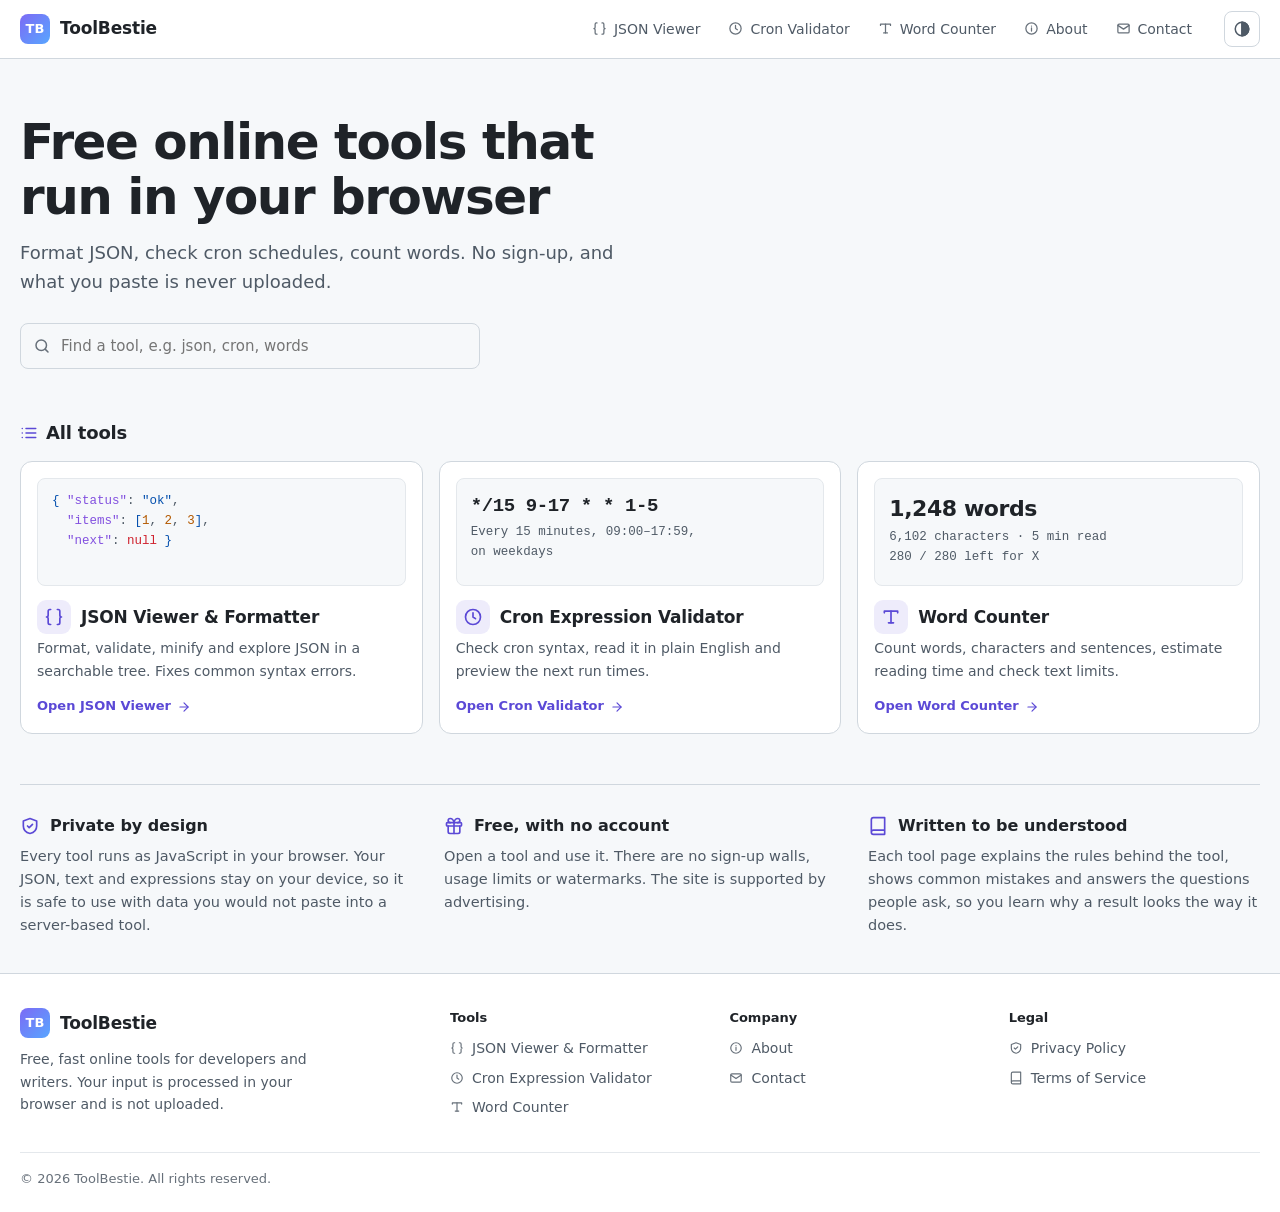
==== commit c34605ef: "Improve UI Improve UI" ====
--- a/index.html
+++ b/index.html
@@ -4,8 +4,6 @@
 <meta charset="UTF-8">
 <meta name="viewport" content="width=device-width, initial-scale=1">
 <title>ToolBestie: Free Online Developer &amp; Writing Tools</title>
-<script async src="https://pagead2.googlesyndication.com/pagead/js/adsbygoogle.js?client=ca-pub-3977672777442834"
-     crossorigin="anonymous"></script>
 <meta name="description" content="Free online tools that run in your browser: JSON viewer and formatter, cron expression validator and word counter. No sign-up, and your data is never uploaded.">
 <meta name="robots" content="index,follow">
 <link rel="canonical" href="https://toolbestie.com/">
@@ -22,15 +20,16 @@
 <script>try{var t=localStorage.getItem('tb-theme');if(!t&&window.matchMedia&&matchMedia('(prefers-color-scheme: light)').matches)t='light';if(t)document.documentElement.dataset.theme=t}catch(e){}</script>
 <link rel="stylesheet" href="css/styles.css">
 <script type="application/ld+json">[{"@context": "https://schema.org", "@type": "WebSite", "name": "ToolBestie", "url": "https://toolbestie.com/"}]</script>
-<!-- Google AdSense: after your site is approved, paste your AdSense script tag here (same on every page). -->
+<script async src="https://pagead2.googlesyndication.com/pagead/js/adsbygoogle.js?client=ca-pub-3977672777442834"
+     crossorigin="anonymous"></script>
 </head>
-<body>
+<body class="">
 <a class="skip" href="#main">Skip to content</a>
 <header class="site-header">
   <div class="wrap bar">
     <a class="brand" href="index.html" aria-label="ToolBestie home"><span class="brand-mark" aria-hidden="true">TB</span>ToolBestie</a>
     <button class="icon-btn nav-toggle" type="button" aria-expanded="false" aria-controls="site-nav" aria-label="Menu"><svg width="18" height="18" viewBox="0 0 24 24" fill="none" stroke="currentColor" stroke-width="2" stroke-linecap="round" aria-hidden="true"><path d="M4 7h16M4 12h16M4 17h16"/></svg></button>
-    <nav id="site-nav" class="site-nav" aria-label="Main"><a href="jsonviewer.html">JSON Viewer</a><a href="cronvalidator.html">Cron Validator</a><a href="wordcounter.html">Word Counter</a><a href="about.html">About</a><a href="contact.html">Contact</a></nav>
+    <nav id="site-nav" class="site-nav" aria-label="Main"><a href="jsonviewer.html"><svg class="ico" width="15" height="15" viewBox="0 0 24 24" fill="none" stroke="currentColor" stroke-width="2" stroke-linecap="round" stroke-linejoin="round" aria-hidden="true"><path d="M8 3H7a2 2 0 0 0-2 2v5a2 2 0 0 1-2 2 2 2 0 0 1 2 2v5a2 2 0 0 0 2 2h1"/><path d="M16 21h1a2 2 0 0 0 2-2v-5a2 2 0 0 1 2-2 2 2 0 0 1-2-2V5a2 2 0 0 0-2-2h-1"/></svg>JSON Viewer</a><a href="cronvalidator.html"><svg class="ico" width="15" height="15" viewBox="0 0 24 24" fill="none" stroke="currentColor" stroke-width="2" stroke-linecap="round" stroke-linejoin="round" aria-hidden="true"><circle cx="12" cy="12" r="9"/><path d="M12 7v5l3 2"/></svg>Cron Validator</a><a href="wordcounter.html"><svg class="ico" width="15" height="15" viewBox="0 0 24 24" fill="none" stroke="currentColor" stroke-width="2" stroke-linecap="round" stroke-linejoin="round" aria-hidden="true"><path d="M4 7V5h16v2"/><path d="M12 5v14"/><path d="M9 19h6"/></svg>Word Counter</a><a href="about.html"><svg class="ico" width="15" height="15" viewBox="0 0 24 24" fill="none" stroke="currentColor" stroke-width="2" stroke-linecap="round" stroke-linejoin="round" aria-hidden="true"><circle cx="12" cy="12" r="9"/><path d="M12 11v5M12 8h.01"/></svg>About</a><a href="contact.html"><svg class="ico" width="15" height="15" viewBox="0 0 24 24" fill="none" stroke="currentColor" stroke-width="2" stroke-linecap="round" stroke-linejoin="round" aria-hidden="true"><rect x="3" y="5" width="18" height="14" rx="2"/><path d="m3 7 9 6 9-6"/></svg>Contact</a></nav>
     <button class="icon-btn" id="themeBtn" type="button" aria-label="Switch theme"><svg width="18" height="18" viewBox="0 0 24 24" fill="none" stroke="currentColor" stroke-width="2" stroke-linecap="round" stroke-linejoin="round" aria-hidden="true"><circle cx="12" cy="12" r="9"/><path d="M12 3v18" /><path d="M12 3a9 9 0 0 1 0 18z" fill="currentColor"/></svg></button>
   </div>
 </header>
@@ -39,35 +38,35 @@
   <section class="hero" aria-labelledby="h1">
     <h1 id="h1">Free online tools that run in your browser</h1>
     <p>Format JSON, check cron schedules, count words. No sign-up, and what you paste is never uploaded.</p>
-    <div class="tool-search"><label class="lbl" for="toolFilter" style="position:absolute;left:-9999px">Find a tool</label><svg width="18" height="18" viewBox="0 0 24 24" fill="none" stroke="currentColor" stroke-width="2" stroke-linecap="round" aria-hidden="true"><circle cx="11" cy="11" r="7"/><path d="m20 20-3.5-3.5"/></svg>
+    <div class="tool-search"><label class="lbl" for="toolFilter" style="position:absolute;left:-9999px">Find a tool</label><svg class="ico" width="18" height="18" viewBox="0 0 24 24" fill="none" stroke="currentColor" stroke-width="2" stroke-linecap="round" stroke-linejoin="round" aria-hidden="true"><circle cx="11" cy="11" r="7"/><path d="m20 20-3.5-3.5"/></svg>
       <input id="toolFilter" class="field" type="search" placeholder="Find a tool, e.g. json, cron, words" autocomplete="off"></div>
   </section>
   <div id="tools">
-    <section class="group" aria-labelledby="g-all"><h2 id="g-all">All tools</h2>
+    <section class="group" aria-labelledby="g-all"><h2 id="g-all"><svg class="ico" width="18" height="18" viewBox="0 0 24 24" fill="none" stroke="currentColor" stroke-width="2" stroke-linecap="round" stroke-linejoin="round" aria-hidden="true"><path d="M8 6h13M8 12h13M8 18h13"/><path d="M3 6h.01M3 12h.01M3 18h.01"/></svg>All tools</h2>
       <div class="tool-grid">
         <a class="tool-card" href="jsonviewer.html" data-keywords="json formatter validator beautify minify viewer parse api developer">
         <div class="preview" aria-hidden="true"><span style="color:var(--jbrk)">{</span> <span style="color:var(--jkey)">"status"</span>: <span style="color:var(--jstr)">"ok"</span>,
   <span style="color:var(--jkey)">"items"</span>: <span style="color:var(--jbrk)">[</span><span style="color:var(--jnum)">1</span>, <span style="color:var(--jnum)">2</span>, <span style="color:var(--jnum)">3</span><span style="color:var(--jbrk)">]</span>,
   <span style="color:var(--jkey)">"next"</span>: <span style="color:var(--jnull)">null</span> <span style="color:var(--jbrk)">}</span></div>
-        <div><h3>JSON Viewer & Formatter</h3><p>Format, validate, minify and explore JSON in a searchable tree. Fixes common syntax errors.</p></div>
-        <span class="go">Open JSON Viewer</span></a>
+        <div><h3><span class="card-ico"><svg class="ico" width="20" height="20" viewBox="0 0 24 24" fill="none" stroke="currentColor" stroke-width="2" stroke-linecap="round" stroke-linejoin="round" aria-hidden="true"><path d="M8 3H7a2 2 0 0 0-2 2v5a2 2 0 0 1-2 2 2 2 0 0 1 2 2v5a2 2 0 0 0 2 2h1"/><path d="M16 21h1a2 2 0 0 0 2-2v-5a2 2 0 0 1 2-2 2 2 0 0 1-2-2V5a2 2 0 0 0-2-2h-1"/></svg></span>JSON Viewer & Formatter</h3><p>Format, validate, minify and explore JSON in a searchable tree. Fixes common syntax errors.</p></div>
+        <span class="go">Open JSON Viewer<svg class="ico" width="14" height="14" viewBox="0 0 24 24" fill="none" stroke="currentColor" stroke-width="2" stroke-linecap="round" stroke-linejoin="round" aria-hidden="true"><path d="M5 12h14"/><path d="m12 5 7 7-7 7"/></svg></span></a>
         <a class="tool-card" href="cronvalidator.html" data-keywords="cron crontab schedule expression linux job scheduler developer">
         <div class="preview" aria-hidden="true"><span class="big" style="font-family:var(--mono);font-size:19px">*/15 9-17 * * 1-5</span>Every 15 minutes, 09:00–17:59,
 on weekdays</div>
-        <div><h3>Cron Expression Validator</h3><p>Check cron syntax, read it in plain English and preview the next run times.</p></div>
-        <span class="go">Open Cron Validator</span></a>
+        <div><h3><span class="card-ico"><svg class="ico" width="20" height="20" viewBox="0 0 24 24" fill="none" stroke="currentColor" stroke-width="2" stroke-linecap="round" stroke-linejoin="round" aria-hidden="true"><circle cx="12" cy="12" r="9"/><path d="M12 7v5l3 2"/></svg></span>Cron Expression Validator</h3><p>Check cron syntax, read it in plain English and preview the next run times.</p></div>
+        <span class="go">Open Cron Validator<svg class="ico" width="14" height="14" viewBox="0 0 24 24" fill="none" stroke="currentColor" stroke-width="2" stroke-linecap="round" stroke-linejoin="round" aria-hidden="true"><path d="M5 12h14"/><path d="m12 5 7 7-7 7"/></svg></span></a>
         <a class="tool-card" href="wordcounter.html" data-keywords="word counter character count reading time sentences essay seo limit writing">
         <div class="preview" aria-hidden="true"><span class="big">1,248 words</span>6,102 characters · 5 min read
 280 / 280 left for X</div>
-        <div><h3>Word Counter</h3><p>Count words, characters and sentences, estimate reading time and check text limits.</p></div>
-        <span class="go">Open Word Counter</span></a>
+        <div><h3><span class="card-ico"><svg class="ico" width="20" height="20" viewBox="0 0 24 24" fill="none" stroke="currentColor" stroke-width="2" stroke-linecap="round" stroke-linejoin="round" aria-hidden="true"><path d="M4 7V5h16v2"/><path d="M12 5v14"/><path d="M9 19h6"/></svg></span>Word Counter</h3><p>Count words, characters and sentences, estimate reading time and check text limits.</p></div>
+        <span class="go">Open Word Counter<svg class="ico" width="14" height="14" viewBox="0 0 24 24" fill="none" stroke="currentColor" stroke-width="2" stroke-linecap="round" stroke-linejoin="round" aria-hidden="true"><path d="M5 12h14"/><path d="m12 5 7 7-7 7"/></svg></span></a>
       </div></section>
     <p class="empty-note" id="noMatch">No tools match that search. Try “json”, “cron” or “word”.</p>
   </div>
   <section class="facts" aria-label="About these tools">
-    <div><h2>Private by design</h2><p>Every tool runs as JavaScript in your browser. Your JSON, text and expressions stay on your device, so it is safe to use with data you would not paste into a server-based tool.</p></div>
-    <div><h2>Free, with no account</h2><p>Open a tool and use it. There are no sign-up walls, usage limits or watermarks. The site is supported by advertising.</p></div>
-    <div><h2>Written to be understood</h2><p>Each tool page explains the rules behind the tool, shows common mistakes and answers the questions people ask, so you learn why a result looks the way it does.</p></div>
+    <div><h2><svg class="ico" width="20" height="20" viewBox="0 0 24 24" fill="none" stroke="currentColor" stroke-width="2" stroke-linecap="round" stroke-linejoin="round" aria-hidden="true"><path d="M12 3 4 6v6c0 5 3.5 8 8 9 4.5-1 8-4 8-9V6z"/><path d="m9 12 2 2 4-4"/></svg>Private by design</h2><p>Every tool runs as JavaScript in your browser. Your JSON, text and expressions stay on your device, so it is safe to use with data you would not paste into a server-based tool.</p></div>
+    <div><h2><svg class="ico" width="20" height="20" viewBox="0 0 24 24" fill="none" stroke="currentColor" stroke-width="2" stroke-linecap="round" stroke-linejoin="round" aria-hidden="true"><rect x="3" y="8" width="18" height="4" rx="1"/><path d="M12 8v13"/><path d="M19 12v7a2 2 0 0 1-2 2H7a2 2 0 0 1-2-2v-7"/><path d="M7.5 8a2.5 2.5 0 0 1 0-5C11 3 12 8 12 8s1-5 4.5-5a2.5 2.5 0 0 1 0 5"/></svg>Free, with no account</h2><p>Open a tool and use it. There are no sign-up walls, usage limits or watermarks. The site is supported by advertising.</p></div>
+    <div><h2><svg class="ico" width="20" height="20" viewBox="0 0 24 24" fill="none" stroke="currentColor" stroke-width="2" stroke-linecap="round" stroke-linejoin="round" aria-hidden="true"><path d="M4 19.5v-15A2.5 2.5 0 0 1 6.5 2H20v20H6.5a2.5 2.5 0 0 1 0-5H20"/></svg>Written to be understood</h2><p>Each tool page explains the rules behind the tool, shows common mistakes and answers the questions people ask, so you learn why a result looks the way it does.</p></div>
   </section>
 </div>
 </main>
@@ -76,9 +75,9 @@
     <div class="foot-grid">
       <div class="foot-about"><a class="brand" href="index.html"><span class="brand-mark" aria-hidden="true">TB</span>ToolBestie</a>
         <p style="margin-top:10px">Free, fast online tools for developers and writers. Your input is processed in your browser and is not uploaded.</p></div>
-      <nav aria-label="Tools"><h2>Tools</h2><ul><li><a href="jsonviewer.html">JSON Viewer & Formatter</a></li><li><a href="cronvalidator.html">Cron Expression Validator</a></li><li><a href="wordcounter.html">Word Counter</a></li></ul></nav>
-      <nav aria-label="Company"><h2>Company</h2><ul><li><a href="about.html">About</a></li><li><a href="contact.html">Contact</a></li></ul></nav>
-      <nav aria-label="Legal"><h2>Legal</h2><ul><li><a href="privacy.html">Privacy Policy</a></li><li><a href="terms.html">Terms of Service</a></li></ul></nav>
+      <nav aria-label="Tools"><h2>Tools</h2><ul><li><a href="jsonviewer.html"><svg class="ico" width="14" height="14" viewBox="0 0 24 24" fill="none" stroke="currentColor" stroke-width="2" stroke-linecap="round" stroke-linejoin="round" aria-hidden="true"><path d="M8 3H7a2 2 0 0 0-2 2v5a2 2 0 0 1-2 2 2 2 0 0 1 2 2v5a2 2 0 0 0 2 2h1"/><path d="M16 21h1a2 2 0 0 0 2-2v-5a2 2 0 0 1 2-2 2 2 0 0 1-2-2V5a2 2 0 0 0-2-2h-1"/></svg>JSON Viewer & Formatter</a></li><li><a href="cronvalidator.html"><svg class="ico" width="14" height="14" viewBox="0 0 24 24" fill="none" stroke="currentColor" stroke-width="2" stroke-linecap="round" stroke-linejoin="round" aria-hidden="true"><circle cx="12" cy="12" r="9"/><path d="M12 7v5l3 2"/></svg>Cron Expression Validator</a></li><li><a href="wordcounter.html"><svg class="ico" width="14" height="14" viewBox="0 0 24 24" fill="none" stroke="currentColor" stroke-width="2" stroke-linecap="round" stroke-linejoin="round" aria-hidden="true"><path d="M4 7V5h16v2"/><path d="M12 5v14"/><path d="M9 19h6"/></svg>Word Counter</a></li></ul></nav>
+      <nav aria-label="Company"><h2>Company</h2><ul><li><a href="about.html"><svg class="ico" width="14" height="14" viewBox="0 0 24 24" fill="none" stroke="currentColor" stroke-width="2" stroke-linecap="round" stroke-linejoin="round" aria-hidden="true"><circle cx="12" cy="12" r="9"/><path d="M12 11v5M12 8h.01"/></svg>About</a></li><li><a href="contact.html"><svg class="ico" width="14" height="14" viewBox="0 0 24 24" fill="none" stroke="currentColor" stroke-width="2" stroke-linecap="round" stroke-linejoin="round" aria-hidden="true"><rect x="3" y="5" width="18" height="14" rx="2"/><path d="m3 7 9 6 9-6"/></svg>Contact</a></li></ul></nav>
+      <nav aria-label="Legal"><h2>Legal</h2><ul><li><a href="privacy.html"><svg class="ico" width="14" height="14" viewBox="0 0 24 24" fill="none" stroke="currentColor" stroke-width="2" stroke-linecap="round" stroke-linejoin="round" aria-hidden="true"><path d="M12 3 4 6v6c0 5 3.5 8 8 9 4.5-1 8-4 8-9V6z"/><path d="m9 12 2 2 4-4"/></svg>Privacy Policy</a></li><li><a href="terms.html"><svg class="ico" width="14" height="14" viewBox="0 0 24 24" fill="none" stroke="currentColor" stroke-width="2" stroke-linecap="round" stroke-linejoin="round" aria-hidden="true"><path d="M4 19.5v-15A2.5 2.5 0 0 1 6.5 2H20v20H6.5a2.5 2.5 0 0 1 0-5H20"/></svg>Terms of Service</a></li></ul></nav>
     </div>
     <div class="foot-bottom">&copy; <span data-year>2026</span> ToolBestie. All rights reserved.</div>
   </div>
--- a/css/styles.css
+++ b/css/styles.css
@@ -3,7 +3,7 @@
   color-scheme:dark;
   --bg:#0d1117; --surface:#161b22; --surface2:#1c2128; --border:#30363d; --border-soft:#232a33;
   --text:#e6edf3; --text2:#9da7b3; --text3:#7d8590;
-  --accent:#6f5df0; --accent-ink:#fff; --link:#a99bff; --accent-soft:rgba(111,93,240,.16);
+  --accent:#7c6af5; --accent-ink:#fff; --link:#a99bff; --accent-soft:rgba(111,93,240,.16);
   --green:#3fb950; --red:#f85149; --yellow:#d29922; --blue:#58a6ff;
   --jkey:#c792ea; --jstr:#79c0ff; --jnum:#ffa657; --jbool:#ffcb6b; --jnull:#ff7b72; --jbrk:#89ddff;
   --font:system-ui,-apple-system,"Segoe UI",Roboto,"Helvetica Neue",Arial,sans-serif;
@@ -29,14 +29,14 @@
 :focus-visible{outline:2px solid var(--link);outline-offset:2px;border-radius:4px}
 .skip{position:absolute;left:-9999px;top:8px;background:var(--accent);color:#fff;padding:8px 14px;border-radius:6px;z-index:2000}
 .skip:focus{left:8px}
-.wrap{width:100%;max-width:1160px;margin:0 auto;padding:0 20px}
+.wrap{width:100%;max-width:1400px;margin:0 auto;padding:0 20px}
 main{flex:1}
 
 /* ── Header ── */
 .site-header{background:var(--surface);border-bottom:1px solid var(--border)}
 .site-header .bar{display:flex;align-items:center;gap:20px;min-height:58px}
 .brand{display:flex;align-items:center;gap:10px;text-decoration:none;color:var(--text);font-weight:700;font-size:17px;letter-spacing:-.01em}
-.brand-mark{width:30px;height:30px;border-radius:8px;background:var(--accent);color:#fff;display:grid;place-items:center;font-size:13px;font-weight:800;letter-spacing:0}
+.brand-mark{width:30px;height:30px;border-radius:8px;background:linear-gradient(135deg,#7c6af5,#58a6ff);color:#fff;display:grid;place-items:center;font-size:13px;font-weight:800;letter-spacing:0}
 .site-nav{display:flex;align-items:center;gap:4px;margin-left:auto}
 .site-nav a{color:var(--text2);text-decoration:none;font-size:14px;font-weight:500;padding:8px 12px;border-radius:7px}
 .site-nav a:hover{color:var(--text);background:var(--surface2)}
@@ -80,7 +80,7 @@
 .tool-grid{display:grid;grid-template-columns:repeat(3,minmax(0,1fr));gap:16px;margin-top:14px}
 .tool-card{display:flex;flex-direction:column;gap:14px;padding:16px;background:var(--surface);border:1px solid var(--border);border-radius:12px;text-decoration:none;color:var(--text);transition:border-color .15s}
 .tool-card:hover,.tool-card:focus-visible{border-color:var(--accent)}
-.preview{font-family:var(--mono);font-size:12.5px;line-height:1.6;background:var(--bg);border:1px solid var(--border-soft);border-radius:8px;padding:12px 14px;min-height:98px;color:var(--text2);white-space:pre;overflow:hidden}
+.preview{font-family:var(--mono);font-size:12.5px;line-height:1.6;background:var(--bg);border:1px solid var(--border-soft);border-radius:8px;padding:12px 14px;height:108px;color:var(--text2);white-space:pre;overflow:hidden}
 .preview .big{display:block;font-size:22px;font-weight:700;color:var(--text);letter-spacing:-.02em;font-family:var(--font)}
 .tool-card h3{font-size:17px;font-weight:650;letter-spacing:-.01em}
 .tool-card p{font-size:14px;color:var(--text2);margin-top:3px}
@@ -91,7 +91,7 @@
 .facts p{font-size:14.5px;color:var(--text2)}
 
 /* ── Prose (content under tools, text pages) ── */
-.content{max-width:1160px;margin:0 auto;padding:36px 20px 24px}
+.content{max-width:1400px;margin:0 auto;padding:36px 20px 24px}
 .content > *{max-width:820px}
 .content h2{font-size:23px;line-height:1.3;letter-spacing:-.015em;margin:38px 0 10px;padding-top:6px}
 .content h2:first-child{margin-top:0}
@@ -118,7 +118,7 @@
 .faq summary::after{content:"+";color:var(--text3);font-weight:400;font-size:20px;line-height:1.2}
 .faq details[open] summary::after{content:"\2212"}
 .faq details p{margin:0 0 14px}
-.related{max-width:1160px;margin:0 auto;padding:6px 20px 44px}
+.related{max-width:1400px;margin:0 auto;padding:6px 20px 44px}
 .related ul{max-width:820px}
 .related h2{font-size:18px;margin-bottom:12px}
 .related ul{list-style:none;padding:0;display:grid;grid-template-columns:repeat(2,minmax(0,1fr));gap:12px}
@@ -173,3 +173,47 @@
   .content{padding-top:26px}
 }
 @media(prefers-reduced-motion:reduce){*{transition:none!important;animation:none!important;scroll-behavior:auto!important}}
+
+.content .lead{font-size:18px;color:var(--text);max-width:820px}
+/* Full-bleed app pages (JSON viewer) */
+.app .site-header .wrap{max-width:none;padding:0 16px}
+.tool-h1{font-size:16px;font-weight:650;letter-spacing:-.01em;margin-right:8px;white-space:nowrap}
+.app-tool{border:0;border-radius:0;border-bottom:1px solid var(--border)}
+.app-tool .tool-bar{padding:8px 16px}
+.app .layout{height:max(480px,calc(100vh - 110px));height:max(480px,calc(100dvh - 110px))}
+@media(max-width:760px){.tool-h1{flex-basis:100%;margin:0}.app .layout{height:auto}}
+
+/* ── Icons ── */
+.ico{flex-shrink:0}
+.btn .ico{opacity:.85}
+.btn.primary .ico,.btn.danger .ico{opacity:1}
+.site-nav a{display:inline-flex;align-items:center;gap:7px}
+.site-nav a .ico{color:var(--text3)}
+.site-nav a:hover .ico,.site-nav a[aria-current="page"] .ico{color:var(--link)}
+.foot-grid li a{display:inline-flex;align-items:center;gap:8px}
+.foot-grid li a .ico{color:var(--text3)}
+.tool-card h3{display:flex;align-items:center;gap:10px}
+.card-ico,.rel-ico{display:inline-grid;place-items:center;width:34px;height:34px;border-radius:9px;background:var(--accent-soft);color:var(--link);flex-shrink:0}
+.tool-card .go{display:inline-flex;align-items:center;gap:6px}
+.tool-card:hover .go .ico{transform:translateX(3px)}
+.go .ico{transition:transform .15s}
+.facts h2{display:flex;align-items:center;gap:10px}
+.facts h2 .ico{color:var(--link);width:20px;height:20px}
+.group h2{display:flex;align-items:center;gap:8px}
+.group h2 .ico{color:var(--link)}
+.related a{display:grid;grid-template-columns:34px 1fr;column-gap:12px;align-items:center}
+.related a span{grid-column:2}
+.related .rel-ico{grid-row:span 2}
+.h1-ico{display:inline-grid;place-items:center;width:28px;height:28px;border-radius:8px;background:var(--accent-soft);color:var(--link);margin-right:9px;vertical-align:-7px}
+.tool-h1{display:inline-flex;align-items:center}
+.h1-ico{vertical-align:baseline}
+.tool-search .ico{position:absolute;left:13px;top:50%;transform:translateY(-50%);color:var(--text3);pointer-events:none}
+.content ul.feat{list-style:none;padding-left:0}
+.content ul.feat li{display:flex;gap:12px;align-items:flex-start;margin:10px 0}
+.content ul.feat li > span{flex:1;min-width:0}
+.content ul.feat li .ico{margin-top:4px;padding:5px;box-sizing:content-box;width:18px;height:18px;border-radius:8px;background:var(--accent-soft);color:var(--link);margin-top:1px;flex-shrink:0}
+.side-h{display:flex;align-items:center;gap:8px}
+.side-h .ico{color:var(--link)}
+.counter span .ico{vertical-align:-2px;color:var(--text3)}
+#nextWrap h2{display:flex;align-items:center;gap:8px}
+#nextWrap h2 .ico{color:var(--link)}
